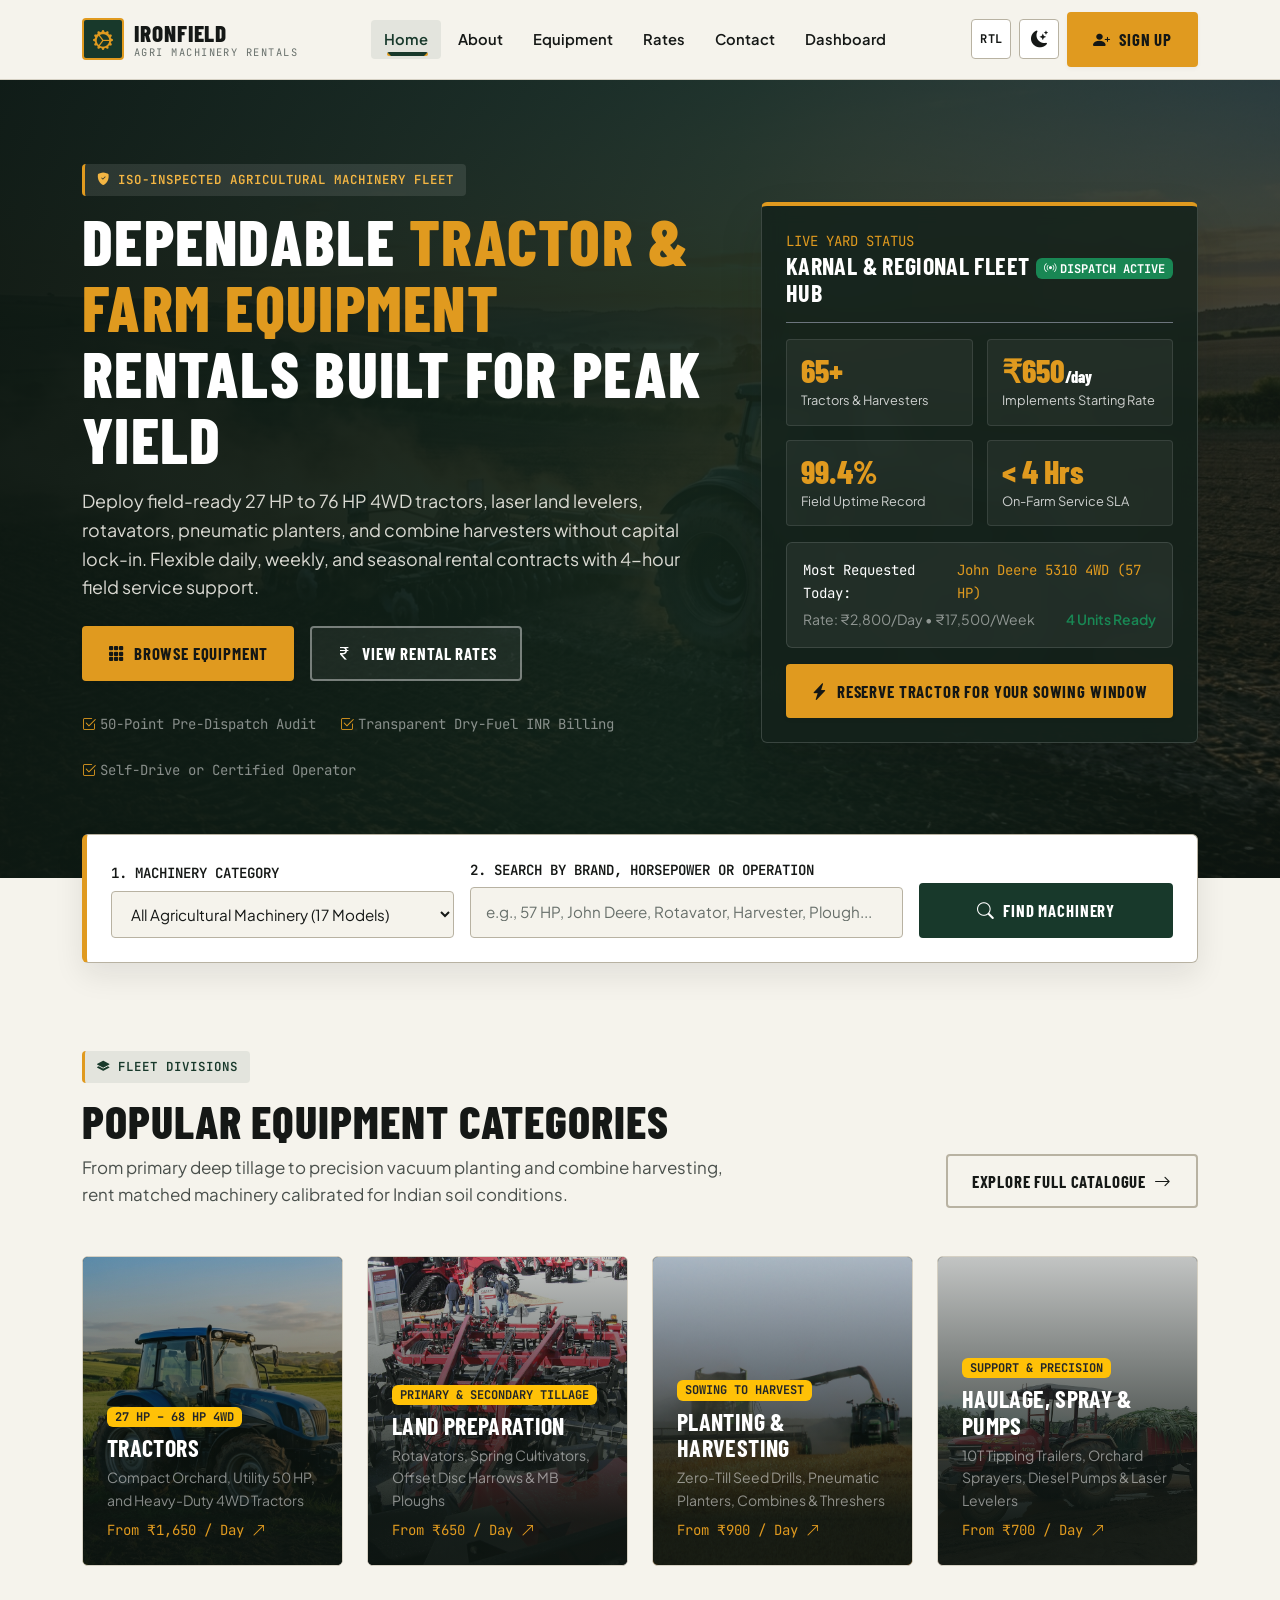
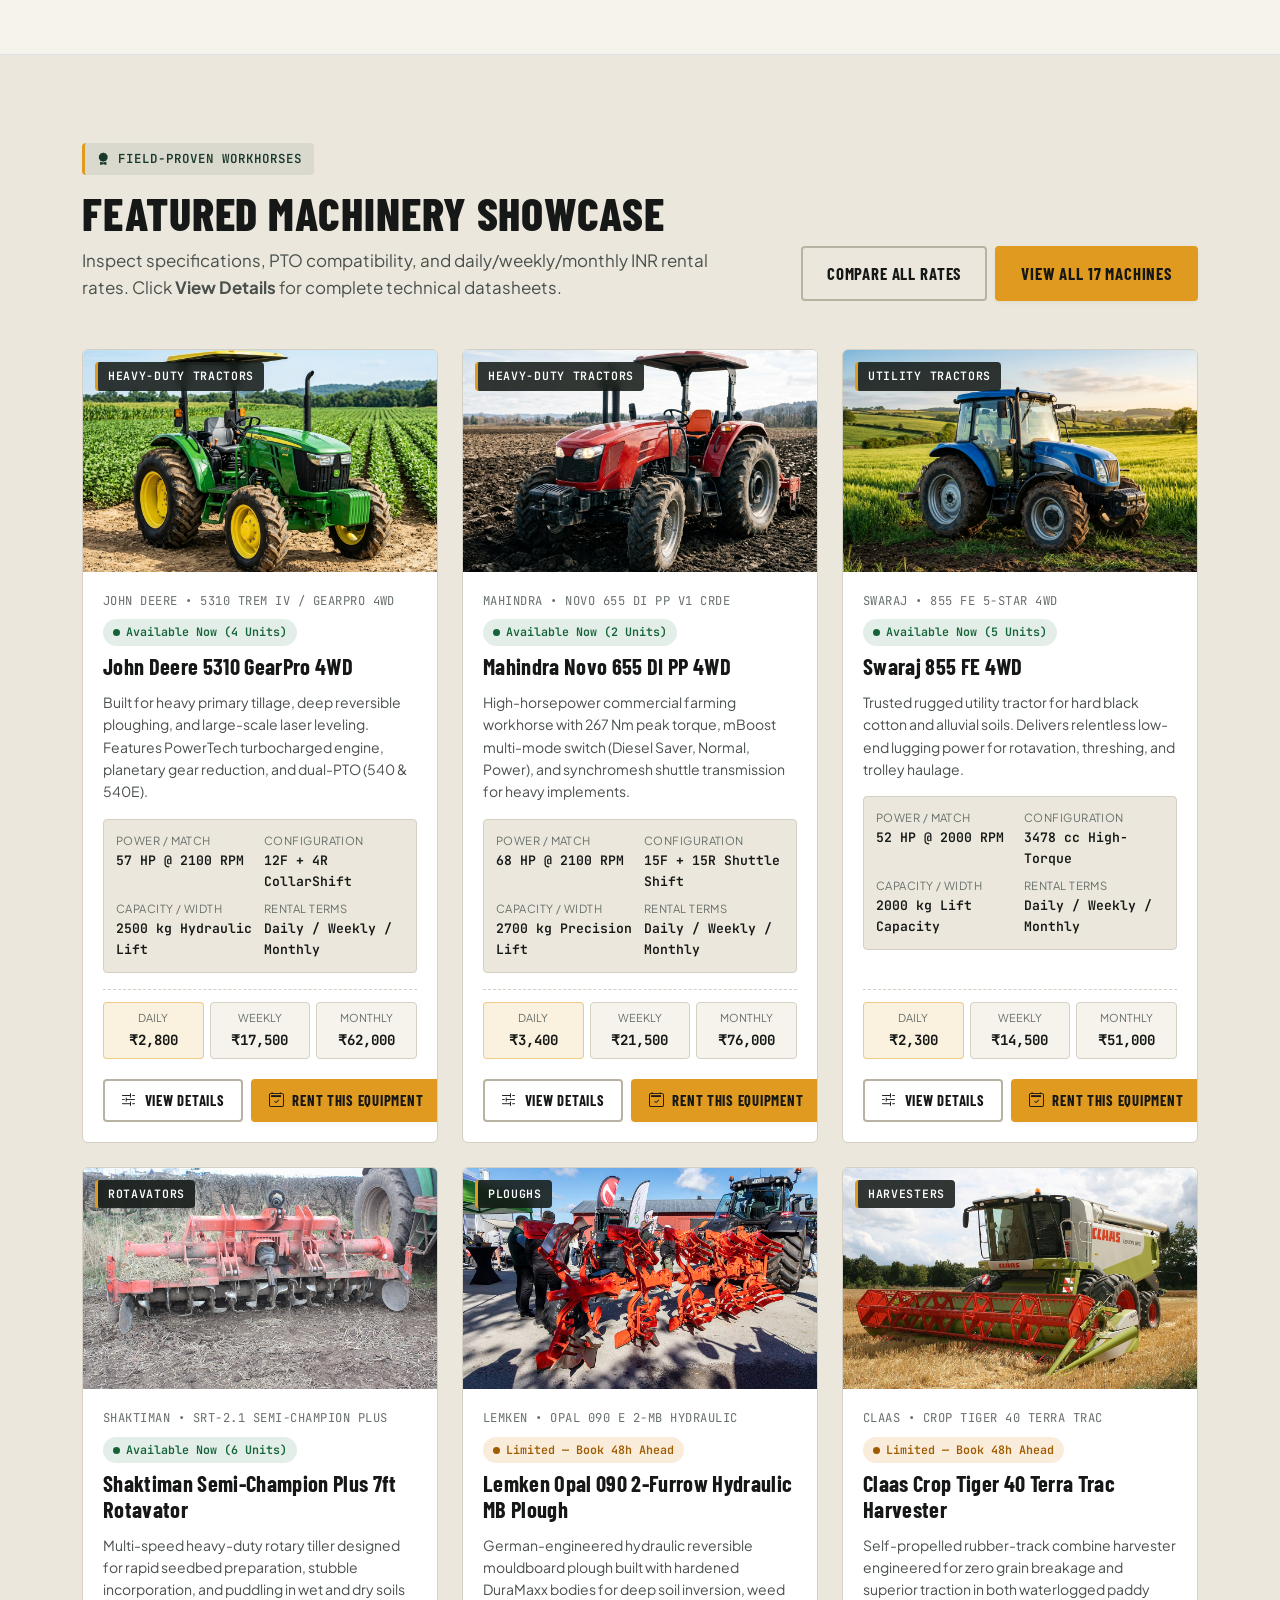
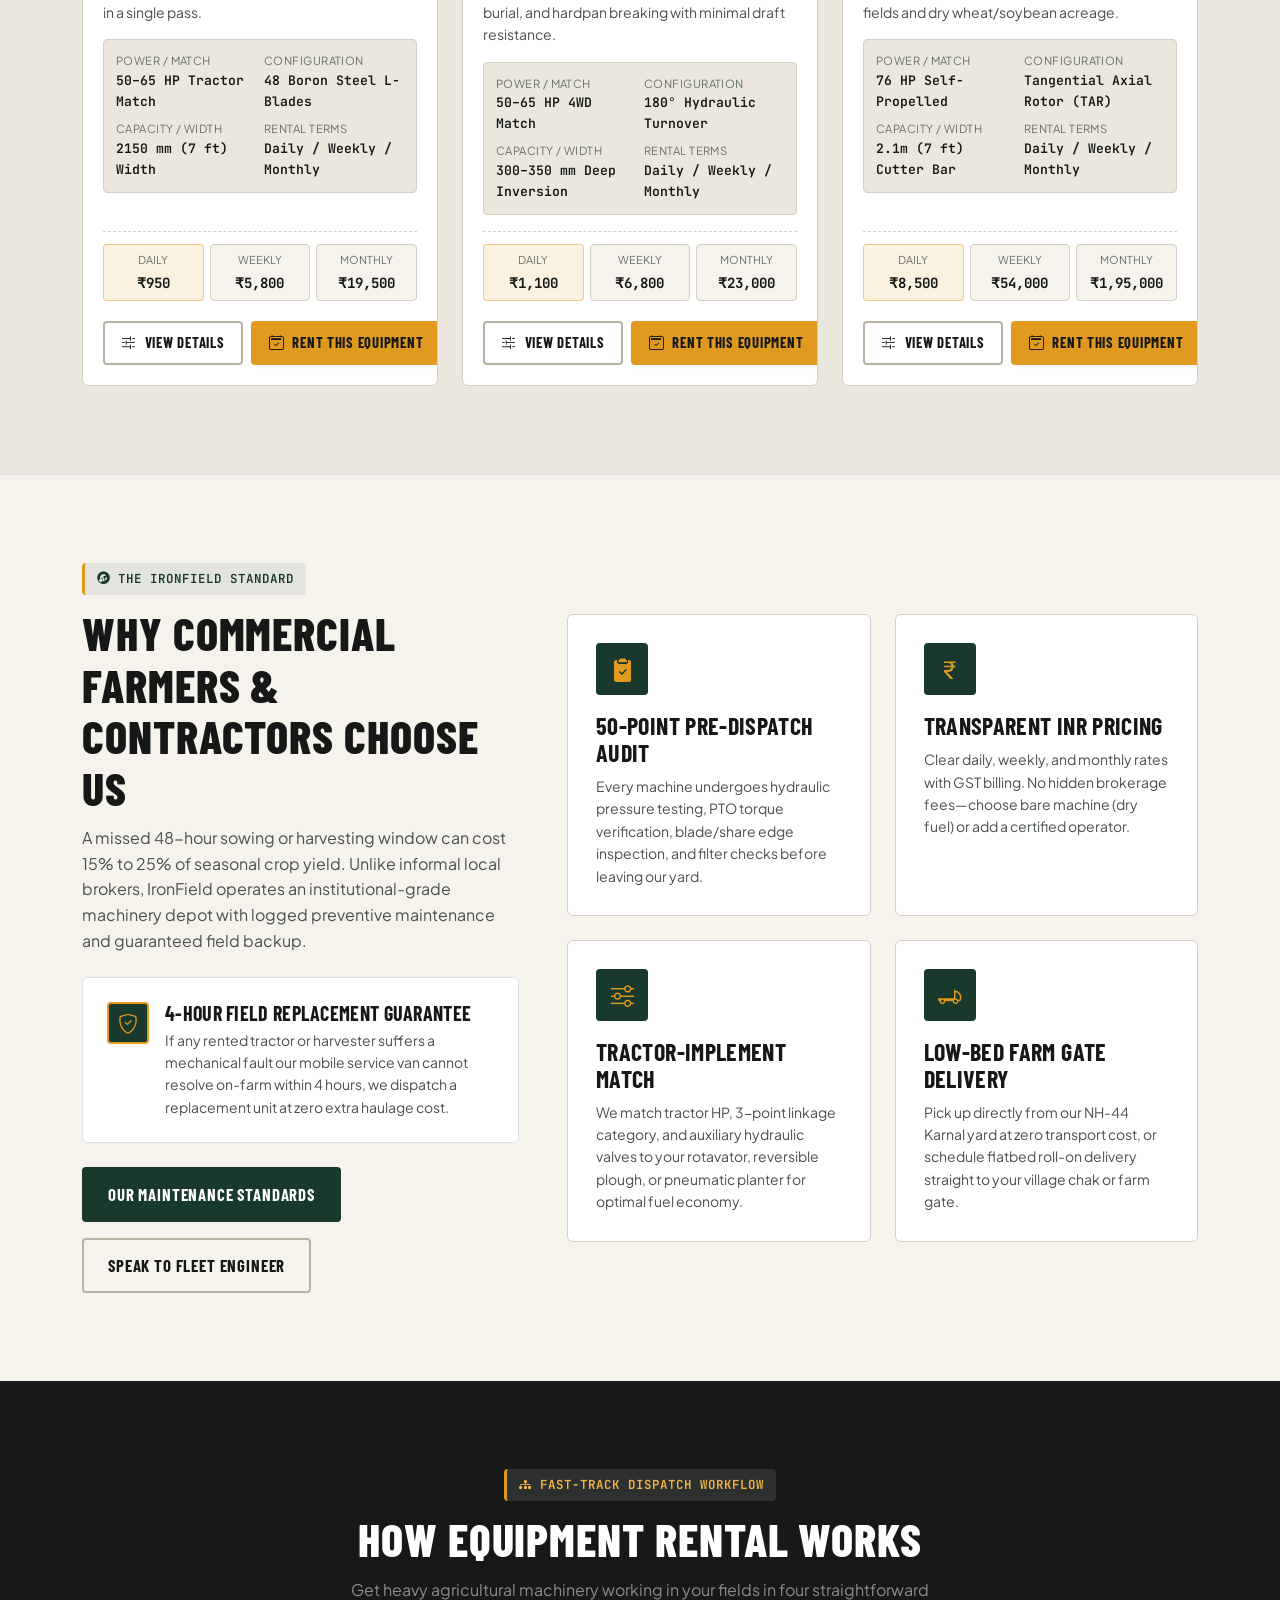
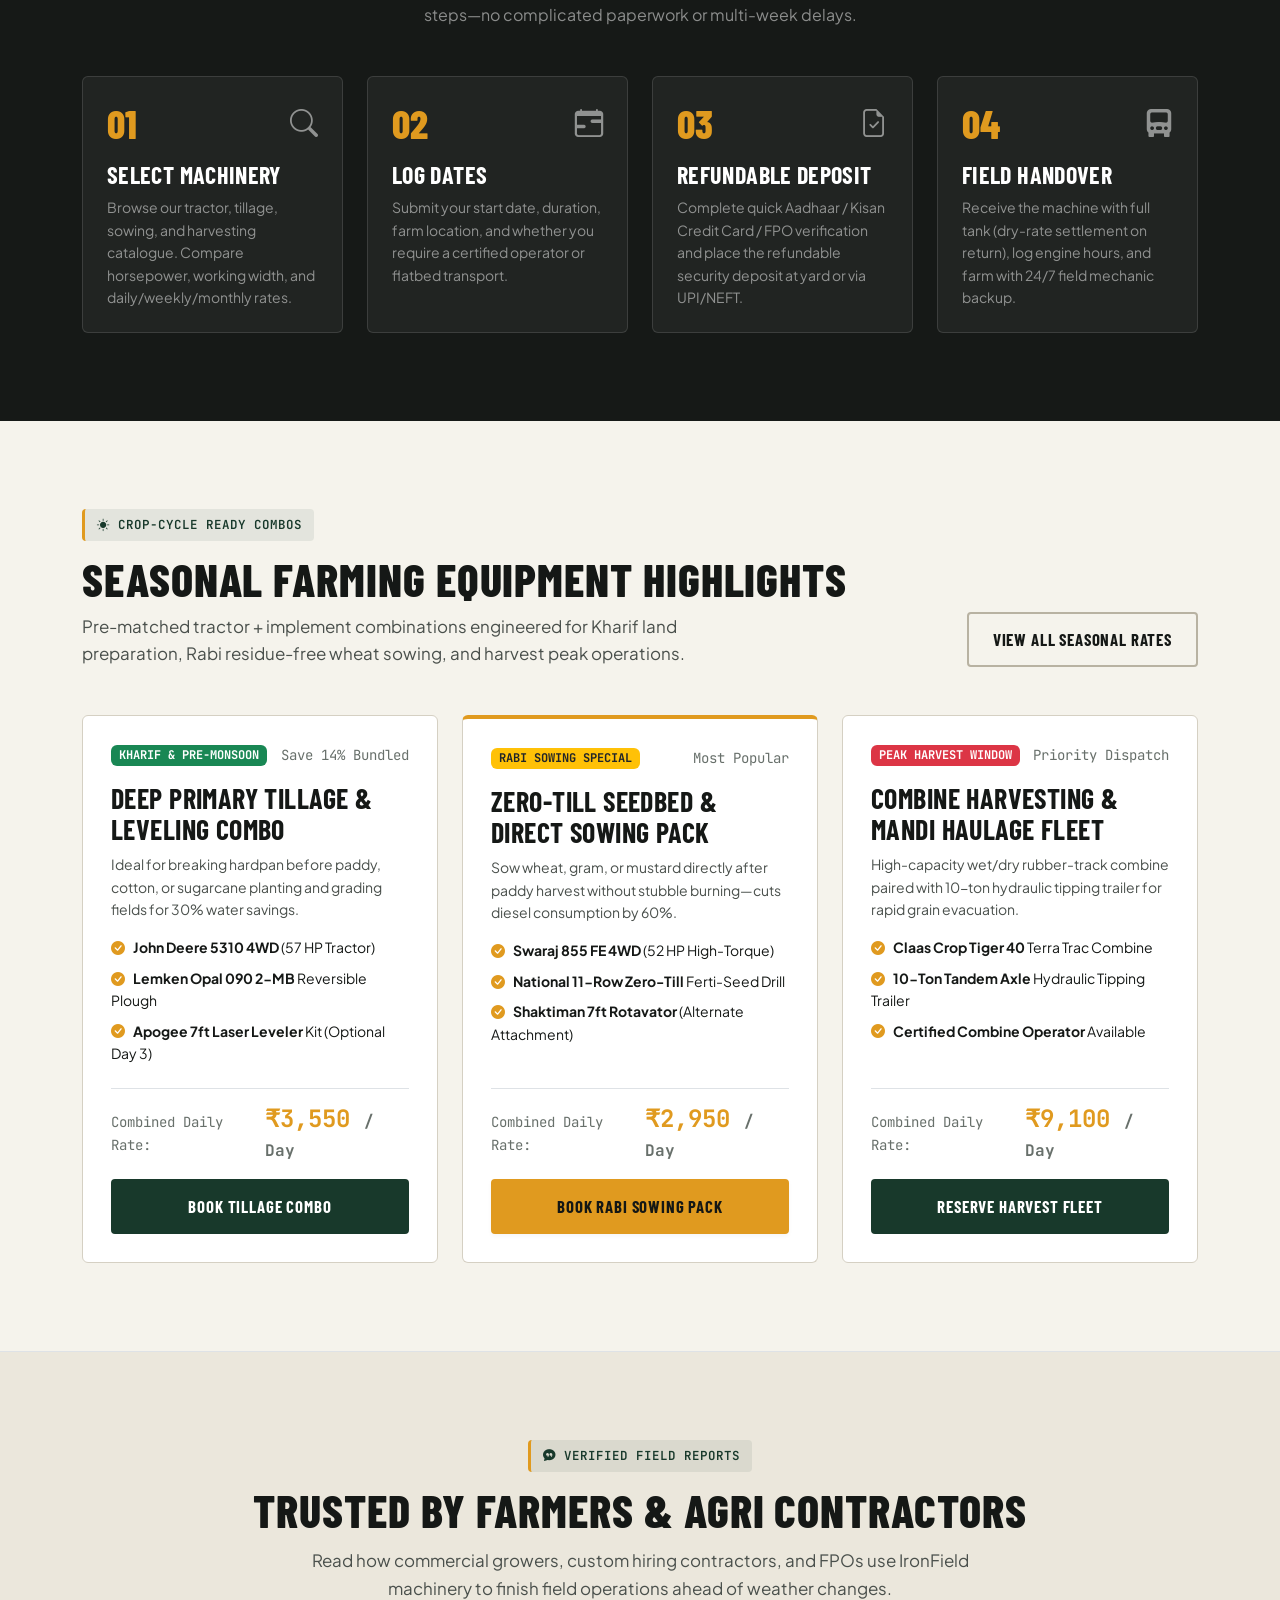
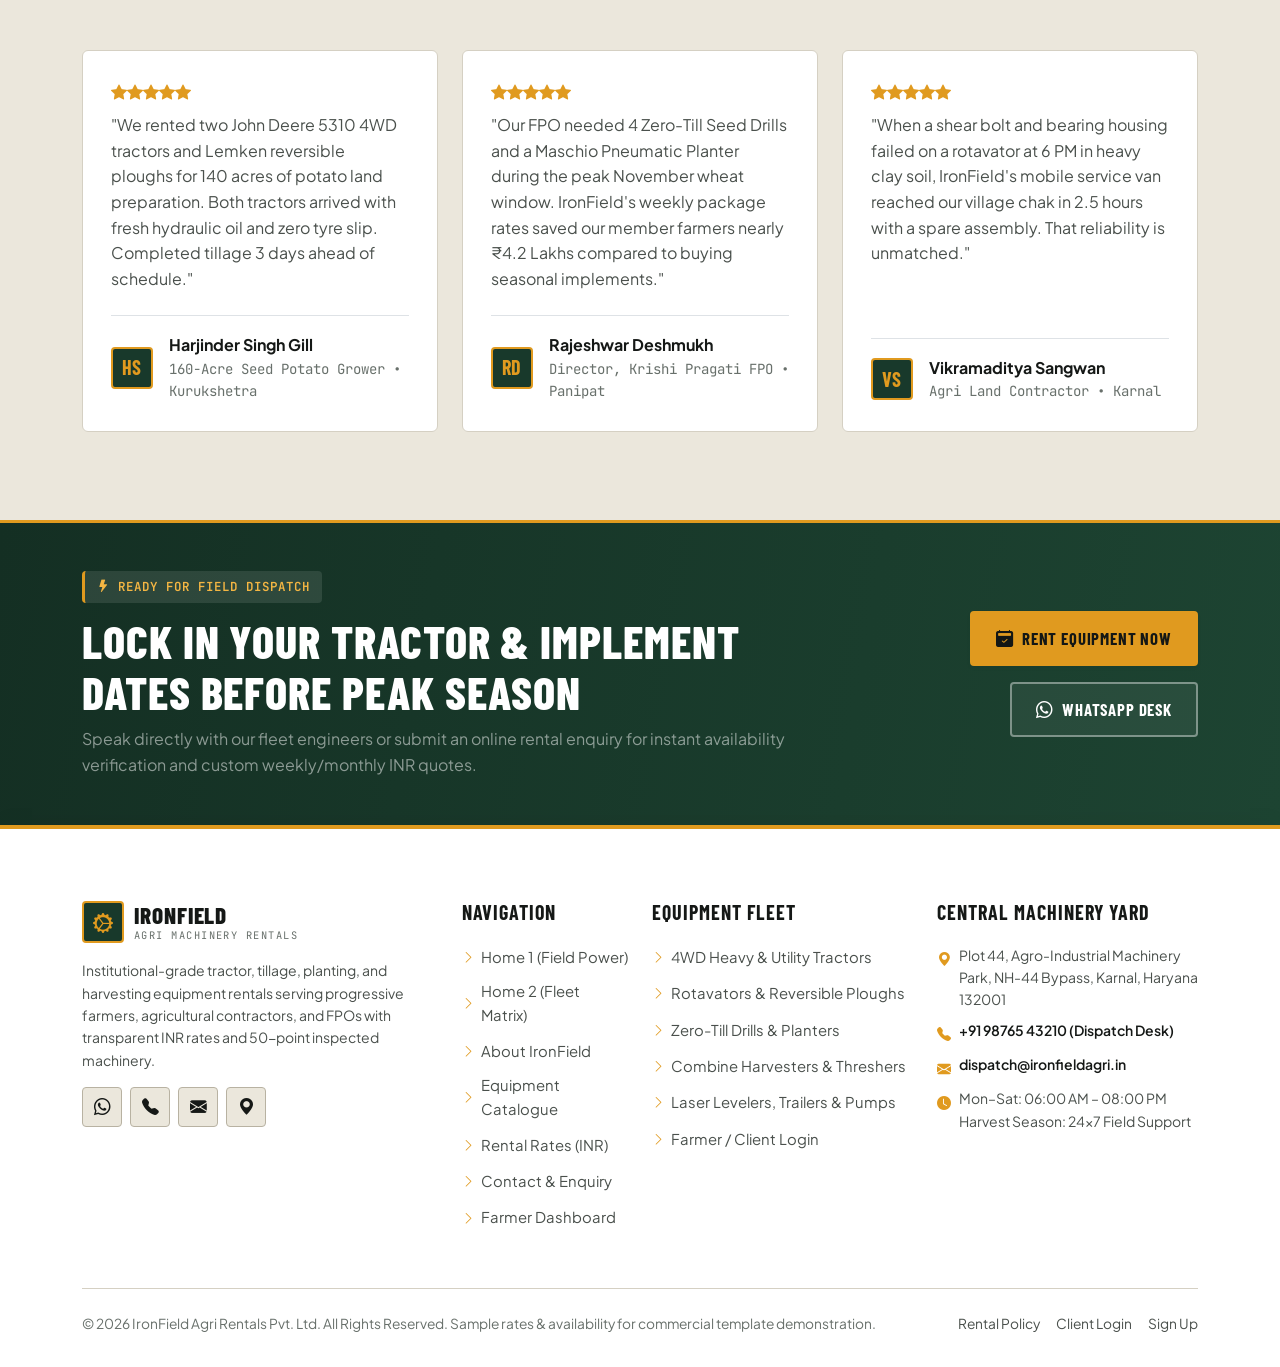
==== index.html @ 2693bc20 "Your commit message" ====
<!DOCTYPE html>
<html lang="en" data-theme="light">

<head>
  <meta charset="UTF-8">
  <meta name="viewport" content="width=device-width, initial-scale=1.0">
  <title>IRONFIELD Agri Rentals | Heavy-Duty Tractor &amp; Farm Equipment Rentals</title>
  <link rel="icon" type="image/svg+xml" href="assets/images/favicon.svg">
  <meta name="description"
    content="Dependable tractor, harvester, rotavator, and agricultural machinery rentals for farmers, contractors, and commercial farming operations. Daily, weekly, and seasonal INR rates.">

  <!-- Google Fonts -->
  <link rel="preconnect" href="https://fonts.googleapis.com">
  <link rel="preconnect" href="https://fonts.gstatic.com" crossorigin>
  <link
    href="https://fonts.googleapis.com/css2?family=Barlow+Condensed:wght@600;700;800&family=JetBrains+Mono:wght@500;600;700&family=Plus+Jakarta+Sans:wght@400;500;600;700&display=swap"
    rel="stylesheet">

  <!-- Bootstrap 5.3 CSS & Bootstrap Icons -->
  <link href="https://cdn.jsdelivr.net/npm/bootstrap@5.3.3/dist/css/bootstrap.min.css" rel="stylesheet">
  <link href="https://cdn.jsdelivr.net/npm/bootstrap-icons@1.11.3/font/bootstrap-icons.min.css" rel="stylesheet">

  <!-- Custom Design System CSS -->
  <link rel="stylesheet" href="assets/css/style.css">
</head>

<body>

  <!-- Mandatory Sticky Navigation Bar -->
  <header class="sticky-top">
    <nav class="navbar navbar-expand-lg site-navbar" aria-label="Main Navigation">
      <div class="container">
        <a class="navbar-brand-agri" href="index.html">
          <span class="brand-emblem"><i class="bi bi-gear-wide-connected"></i></span>
          <span class="brand-text-wrap">
            <span class="brand-title">IRONFIELD</span>
            <span class="brand-subtitle">Agri Machinery Rentals</span>
          </span>
        </a>

        <div class="d-flex align-items-center gap-2 d-lg-none">
          <button type="button" class="rtl-toggle-btn" data-rtl-toggle aria-label="Toggle RTL Layout">RTL</button>
          <button type="button" class="theme-toggle-btn" data-theme-toggle aria-label="Toggle Light/Dark Theme">
            <i class="bi bi-moon-stars-fill"></i>
          </button>
          <button class="navbar-toggler navbar-toggler-agri" type="button" data-bs-toggle="collapse"
            data-bs-target="#mainNavbarCollapse" aria-controls="mainNavbarCollapse" aria-expanded="false"
            aria-label="Toggle navigation">
            <i class="bi bi-list"></i>
          </button>
        </div>

        <div class="collapse navbar-collapse" id="mainNavbarCollapse">
          <ul class="navbar-nav mx-auto mb-2 mb-lg-0 align-items-lg-center">
            <li class="nav-item dropdown">
              <a class="nav-link dropdown-toggle active" href="index.html" id="homeDropdown" role="button"
                data-bs-toggle="dropdown" aria-expanded="false">
                Home
              </a>
              <ul class="dropdown-menu" aria-labelledby="homeDropdown">
                <li>
                  <a class="dropdown-item active" href="index.html">
                    <div>
                      <span>Home 1 — Field Power</span>
                      <small class="dropdown-item-sub">Cinematic Fleet &amp; Seasonal Showcase</small>
                    </div>
                    <i class="bi bi-arrow-right-short fs-5"></i>
                  </a>
                </li>
                <li>
                  <a class="dropdown-item" href="home-2.html">
                    <div>
                      <span>Home 2 — Fleet Matrix</span>
                      <small class="dropdown-item-sub">Editorial Specs &amp; Live Rate Estimator</small>
                    </div>
                    <i class="bi bi-arrow-right-short fs-5"></i>
                  </a>
                </li>
              </ul>
            </li>
            <li class="nav-item">
              <a class="nav-link" href="about.html">About</a>
            </li>
            <li class="nav-item">
              <a class="nav-link" href="equipment.html">Equipment</a>
            </li>
            <li class="nav-item">
              <a class="nav-link" href="rates.html">Rates</a>
            </li>
            <li class="nav-item">
              <a class="nav-link" href="contact.html">Contact</a>
            </li>
            <li class="nav-item">
              <a class="nav-link" href="dashboard.html">Dashboard</a>
            </li>
          </ul>

          <div class="d-flex align-items-center gap-2 navbar-actions-wrap">
            <button type="button" class="rtl-toggle-btn d-none d-lg-inline-flex" data-rtl-toggle
              aria-label="Toggle RTL Layout">RTL</button>
            <button type="button" class="theme-toggle-btn d-none d-lg-inline-flex" data-theme-toggle
              aria-label="Toggle Light/Dark Theme">
              <i class="bi bi-moon-stars-fill"></i>
            </button>
            <a href="signup.html" class="btn-agri-primary btn-nav-cta w-100 w-lg-auto">
              <i class="bi bi-person-plus-fill"></i> Sign Up
            </a>
          </div>
        </div>
      </div>
    </nav>
  </header>

  <main>
    <!-- 1. LARGE CINEMATIC HERO SECTION -->
    <section class="hero-home-1">
      <img src="assets/images/hero-tractor-field.jpg"
        alt="Modern 4WD heavy tractor pulling tillage equipment across farmland at sunrise" class="hero-home-1-bg">
      <div class="hero-home-1-overlay"></div>

      <div class="container position-relative z-2">
        <div class="row g-5 align-items-center">
          <div class="col-xl-7" data-gsap-fade>
            <div class="eyebrow-tag eyebrow-dark">
              <i class="bi bi-shield-fill-check"></i> ISO-Inspected Agricultural Machinery Fleet
            </div>
            <h1 class="hero-headline">
              Dependable <span>Tractor &amp; Farm Equipment</span> Rentals Built for Peak Yield
            </h1>
            <p class="hero-lead">
              Deploy field-ready 27 HP to 76 HP 4WD tractors, laser land levelers, rotavators, pneumatic planters, and
              combine harvesters without capital lock-in. Flexible daily, weekly, and seasonal rental contracts with
              4-hour field service support.
            </p>
            <div class="d-flex flex-wrap gap-3 mb-4">
              <a href="equipment.html" class="btn-agri-primary">
                <i class="bi bi-grid-3x3-gap-fill"></i> Browse Equipment
              </a>
              <a href="rates.html" class="btn-agri-outline-light">
                <i class="bi bi-currency-rupee"></i> View Rental Rates
              </a>
            </div>
            <div class="d-flex flex-wrap gap-4 pt-2 small text-white-50 font-mono">
              <span><i class="bi bi-check2-square text-accent me-1"></i>50-Point Pre-Dispatch Audit</span>
              <span><i class="bi bi-check2-square text-accent me-1"></i>Transparent Dry-Fuel INR Billing</span>
              <span><i class="bi bi-check2-square text-accent me-1"></i>Self-Drive or Certified Operator</span>
            </div>
          </div>

          <div class="col-xl-5" data-gsap-fade>
            <div class="hero-telemetry-card">
              <div class="d-flex justify-content-between align-items-center pb-3 mb-3 border-bottom border-secondary">
                <div>
                  <span class="font-mono text-uppercase small text-accent d-block">Live Yard Status</span>
                  <h2 class="h4 font-heading text-uppercase text-white mb-0">Karnal &amp; Regional Fleet Hub</h2>
                </div>
                <span class="badge bg-success font-mono"><i class="bi bi-broadcast me-1"></i>DISPATCH ACTIVE</span>
              </div>

              <div class="telemetry-stat-grid mb-3">
                <div class="telemetry-stat-box">
                  <div class="telemetry-stat-num">65+</div>
                  <div class="telemetry-stat-label">Tractors &amp; Harvesters</div>
                </div>
                <div class="telemetry-stat-box">
                  <div class="telemetry-stat-num">₹650<small class="fs-6 text-white">/day</small></div>
                  <div class="telemetry-stat-label">Implements Starting Rate</div>
                </div>
                <div class="telemetry-stat-box">
                  <div class="telemetry-stat-num">99.4%</div>
                  <div class="telemetry-stat-label">Field Uptime Record</div>
                </div>
                <div class="telemetry-stat-box">
                  <div class="telemetry-stat-num">&lt; 4 Hrs</div>
                  <div class="telemetry-stat-label">On-Farm Service SLA</div>
                </div>
              </div>

              <div class="p-3 rounded mb-3"
                style="background:rgba(255,255,255,0.06);border:1px solid rgba(255,255,255,0.12);">
                <div class="d-flex justify-content-between small font-mono text-white mb-1">
                  <span>Most Requested Today:</span>
                  <span class="text-accent">John Deere 5310 4WD (57 HP)</span>
                </div>
                <div class="d-flex justify-content-between small text-white-50">
                  <span>Rate: ₹2,800/Day &bull; ₹17,500/Week</span>
                  <span class="text-success fw-semibold">4 Units Ready</span>
                </div>
              </div>

              <a href="contact.html?equipment=john-deere-5310-gearpro-4wd#enquiry-form" class="btn-agri-primary w-100">
                <i class="bi bi-lightning-charge-fill"></i> Reserve Tractor for Your Sowing Window
              </a>
            </div>
          </div>
        </div>
      </div>
    </section>

    <!-- QUICK EQUIPMENT FINDER BAR -->
    <section class="container">
      <div class="quick-finder-bar">
        <form action="equipment.html" method="get" class="row g-3 align-items-end">
          <div class="col-md-4">
            <label for="quickCategory" class="form-label-agri font-mono text-uppercase small">1. Machinery
              Category</label>
            <select id="quickCategory" name="category" class="form-select-agri">
              <option value="all">All Agricultural Machinery (17 Models)</option>
              <option value="tractors">Tractors (Compact, Utility &amp; Heavy 4WD)</option>
              <option value="land-prep">Land Preparation (Rotavators, Ploughs, Harrows)</option>
              <option value="planting-harvesting">Planting &amp; Harvesting (Seed Drills, Harvesters)</option>
              <option value="other-machinery">Trailers, Sprayers, Pumps &amp; Laser Levelers</option>
            </select>
          </div>
          <div class="col-md-5">
            <label for="quickKeyword" class="form-label-agri font-mono text-uppercase small">2. Search by Brand,
              Horsepower or Operation</label>
            <input type="text" id="quickKeyword" name="q" class="form-control-agri"
              placeholder="e.g., 57 HP, John Deere, Rotavator, Harvester, Plough...">
          </div>
          <div class="col-md-3">
            <button type="submit" class="btn-agri-forest w-100">
              <i class="bi bi-search"></i> Find Machinery
            </button>
          </div>
        </form>
      </div>
    </section>

    <!-- 2. POPULAR EQUIPMENT CATEGORIES -->
    <section class="section-padding">
      <div class="container">
        <div class="d-flex flex-column flex-md-row justify-content-between align-items-md-end mb-5 gap-3">
          <div>
            <span class="eyebrow-tag"><i class="bi bi-layers-fill"></i> Fleet Divisions</span>
            <h2 class="section-title mb-2">Popular Equipment Categories</h2>
            <p class="section-subtitle mb-0">
              From primary deep tillage to precision vacuum planting and combine harvesting, rent matched machinery
              calibrated for Indian soil conditions.
            </p>
          </div>
          <a href="equipment.html" class="btn-agri-outline">
            Explore Full Catalogue <i class="bi bi-arrow-right"></i>
          </a>
        </div>

        <div class="row g-4 justify-content-center">
          <div class="col-md-6 col-xl-3">
            <a href="equipment.html?category=tractors" class="category-showcase-card">
              <img src="assets/images/tractor-swaraj-855.jpg" alt="Heavy Duty and Utility Tractors" loading="lazy">
              <div class="category-showcase-overlay"></div>
              <div class="category-showcase-content">
                <span class="badge bg-warning text-dark font-mono mb-2">27 HP – 68 HP 4WD</span>
                <h3 class="h4 font-heading text-uppercase text-white mb-1 d-block">Tractors</h3>
                <p class="small text-white-50 mb-2 d-block">Compact Orchard, Utility 50 HP, and Heavy-Duty 4WD Tractors</p>
                <span class="small font-mono text-accent d-block">From ₹1,650 / Day <i class="bi bi-arrow-up-right"></i></span>
              </div>
            </a>
          </div>

          <div class="col-md-6 col-xl-3">
            <a href="equipment.html?category=land-prep" class="category-showcase-card">
              <img src="assets/images/equip-disc-harrow.jpg" alt="Land Preparation Rotavators and Disc Harrows"
                loading="lazy">
              <div class="category-showcase-overlay"></div>
              <div class="category-showcase-content">
                <span class="badge bg-warning text-dark font-mono mb-2">PRIMARY &amp; SECONDARY TILLAGE</span>
                <h3 class="h4 font-heading text-uppercase text-white mb-1 d-block">Land Preparation</h3>
                <p class="small text-white-50 mb-2 d-block">Rotavators, Spring Cultivators, Offset Disc Harrows &amp; MB Ploughs
                </p>
                <span class="small font-mono text-accent d-block">From ₹650 / Day <i class="bi bi-arrow-up-right"></i></span>
              </div>
            </a>
          </div>

          <div class="col-md-6 col-xl-3">
            <a href="equipment.html?category=planting-harvesting" class="category-showcase-card">
              <img src="assets/images/banner-rates-field.jpg" alt="Planting and Harvesting Machinery" loading="lazy">
              <div class="category-showcase-overlay"></div>
              <div class="category-showcase-content">
                <span class="badge bg-warning text-dark font-mono mb-2">SOWING TO HARVEST</span>
                <h3 class="h4 font-heading text-uppercase text-white mb-1 d-block">Planting &amp; Harvesting</h3>
                <p class="small text-white-50 mb-2 d-block">Zero-Till Seed Drills, Pneumatic Planters, Combines &amp; Threshers
                </p>
                <span class="small font-mono text-accent d-block">From ₹900 / Day <i class="bi bi-arrow-up-right"></i></span>
              </div>
            </a>
          </div>

          <div class="col-md-6 col-xl-3">
            <a href="equipment.html?category=other-machinery" class="category-showcase-card">
              <img src="assets/images/equip-tipping-trailer.jpg" alt="Trailers Sprayers Water Pumps and Laser Levelers"
                loading="lazy">
              <div class="category-showcase-overlay"></div>
              <div class="category-showcase-content">
                <span class="badge bg-warning text-dark font-mono mb-2">SUPPORT &amp; PRECISION</span>
                <h3 class="h4 font-heading text-uppercase text-white mb-1 d-block">Haulage, Spray &amp; Pumps</h3>
                <p class="small text-white-50 mb-2 d-block">10T Tipping Trailers, Orchard Sprayers, Diesel Pumps &amp; Laser
                  Levelers</p>
                <span class="small font-mono text-accent d-block">From ₹700 / Day <i class="bi bi-arrow-up-right"></i></span>
              </div>
            </a>
          </div>
        </div>
      </div>
    </section>

    <!-- 3. FEATURED MACHINERY SHOWCASE -->
    <section class="section-padding bg-surface-alt border-top border-bottom">
      <div class="container">
        <div class="d-flex flex-column flex-md-row justify-content-between align-items-md-end mb-5 gap-3">
          <div>
            <span class="eyebrow-tag"><i class="bi bi-award-fill"></i> Field-Proven Workhorses</span>
            <h2 class="section-title mb-2">Featured Machinery Showcase</h2>
            <p class="section-subtitle mb-0">
              Inspect specifications, PTO compatibility, and daily/weekly/monthly INR rental rates. Click <strong>View
                Details</strong> for complete technical datasheets.
            </p>
          </div>
          <div class="d-flex gap-2">
            <a href="rates.html" class="btn-agri-outline">Compare All Rates</a>
            <a href="equipment.html" class="btn-agri-primary">View All 17 Machines</a>
          </div>
        </div>

        <div class="row g-4 justify-content-center" id="homeFeaturedGrid"></div>
      </div>
    </section>

    <!-- 4. WHY CHOOSE US & RENTAL BENEFITS / SERVICE HIGHLIGHTS -->
    <section class="section-padding">
      <div class="container">
        <div class="row g-5 align-items-center">
          <div class="col-xl-5">
            <span class="eyebrow-tag"><i class="bi bi-wrench-adjustable-circle-fill"></i> The IronField Standard</span>
            <h2 class="section-title">Why Commercial Farmers &amp; Contractors Choose Us</h2>
            <p class="text-secondary-custom mb-4">
              A missed 48-hour sowing or harvesting window can cost 15% to 25% of seasonal crop yield. Unlike informal
              local brokers, IronField operates an institutional-grade machinery depot with logged preventive
              maintenance and guaranteed field backup.
            </p>

            <div class="p-4 rounded bg-surface border mb-4">
              <div class="d-flex align-items-start gap-3">
                <span class="brand-emblem flex-shrink-0"><i class="bi bi-shield-check"></i></span>
                <div>
                  <h3 class="h5 font-heading text-uppercase mb-1 d-block">4-Hour Field Replacement Guarantee</h3>
                  <p class="small text-secondary-custom mb-0 d-block">
                    If any rented tractor or harvester suffers a mechanical fault our mobile service van cannot resolve
                    on-farm within 4 hours, we dispatch a replacement unit at zero extra haulage cost.
                  </p>
                </div>
              </div>
            </div>

            <div class="d-flex flex-wrap gap-3">
              <a href="about.html" class="btn-agri-forest">
                Our Maintenance Standards
              </a>
              <a href="contact.html#enquiry-form" class="btn-agri-outline">
                Speak to Fleet Engineer
              </a>
            </div>
          </div>

          <div class="col-xl-7">
            <div class="row g-4 justify-content-center">
              <div class="col-md-6">
                <div class="feature-box-agri">
                  <div class="feature-icon-badge"><i class="bi bi-clipboard2-check-fill"></i></div>
                  <h3 class="h4 font-heading text-uppercase d-block">50-Point Pre-Dispatch Audit</h3>
                  <p class="text-secondary-custom small mb-0 d-block">
                    Every machine undergoes hydraulic pressure testing, PTO torque verification, blade/share edge
                    inspection, and filter checks before leaving our yard.
                  </p>
                </div>
              </div>

              <div class="col-md-6">
                <div class="feature-box-agri">
                  <div class="feature-icon-badge"><i class="bi bi-currency-rupee"></i></div>
                  <h3 class="h4 font-heading text-uppercase d-block">Transparent INR Pricing</h3>
                  <p class="text-secondary-custom small mb-0 d-block">
                    Clear daily, weekly, and monthly rates with GST billing. No hidden brokerage fees—choose bare
                    machine (dry fuel) or add a certified operator.
                  </p>
                </div>
              </div>

              <div class="col-md-6">
                <div class="feature-box-agri">
                  <div class="feature-icon-badge"><i class="bi bi-sliders"></i></div>
                  <h3 class="h4 font-heading text-uppercase d-block">Tractor-Implement Match</h3>
                  <p class="text-secondary-custom small mb-0 d-block">
                    We match tractor HP, 3-point linkage category, and auxiliary hydraulic valves to your rotavator,
                    reversible plough, or pneumatic planter for optimal fuel economy.
                  </p>
                </div>
              </div>

              <div class="col-md-6">
                <div class="feature-box-agri">
                  <div class="feature-icon-badge"><i class="bi bi-truck-flatbed"></i></div>
                  <h3 class="h4 font-heading text-uppercase d-block">Low-Bed Farm Gate Delivery</h3>
                  <p class="text-secondary-custom small mb-0 d-block">
                    Pick up directly from our NH-44 Karnal yard at zero transport cost, or schedule flatbed roll-on
                    delivery straight to your village chak or farm gate.
                  </p>
                </div>
              </div>
            </div>
          </div>
        </div>
      </div>
    </section>

    <!-- 5. SIMPLE HOW IT WORKS SECTION -->
    <section class="section-padding bg-charcoal">
      <div class="container">
        <div class="text-center max-w-700 mx-auto mb-5">
          <span class="eyebrow-tag eyebrow-dark"><i class="bi bi-diagram-3-fill"></i> Fast-Track Dispatch
            Workflow</span>
          <h2 class="section-title text-white">How Equipment Rental Works</h2>
          <p class="text-white-50 mx-auto" style="max-width:620px;">
            Get heavy agricultural machinery working in your fields in four straightforward steps—no complicated
            paperwork or multi-week delays.
          </p>
        </div>

        <div class="row g-4 justify-content-center">
          <div class="col-md-6 col-xl-3">
            <div class="p-4 rounded h-100"
              style="background:rgba(255,255,255,0.05);border:1px solid rgba(255,255,255,0.12);">
              <div class="d-flex justify-content-between align-items-center mb-3">
                <span class="step-number-badge">01</span>
                <i class="bi bi-search fs-3 text-white-50"></i>
              </div>
              <h3 class="h4 font-heading text-uppercase text-white d-block">Select Machinery</h3>
              <p class="small text-white-50 mb-0 d-block">
                Browse our tractor, tillage, sowing, and harvesting catalogue. Compare horsepower, working width, and
                daily/weekly/monthly rates.
              </p>
            </div>
          </div>

          <div class="col-md-6 col-xl-3">
            <div class="p-4 rounded h-100"
              style="background:rgba(255,255,255,0.05);border:1px solid rgba(255,255,255,0.12);">
              <div class="d-flex justify-content-between align-items-center mb-3">
                <span class="step-number-badge">02</span>
                <i class="bi bi-calendar-range fs-3 text-white-50"></i>
              </div>
              <h3 class="h4 font-heading text-uppercase text-white d-block">Log Dates</h3>
              <p class="small text-white-50 mb-0 d-block">
                Submit your start date, duration, farm location, and whether you require a certified operator or flatbed
                transport.
              </p>
            </div>
          </div>

          <div class="col-md-6 col-xl-3">
            <div class="p-4 rounded h-100"
              style="background:rgba(255,255,255,0.05);border:1px solid rgba(255,255,255,0.12);">
              <div class="d-flex justify-content-between align-items-center mb-3">
                <span class="step-number-badge">03</span>
                <i class="bi bi-file-earmark-check fs-3 text-white-50"></i>
              </div>
              <h3 class="h4 font-heading text-uppercase text-white d-block">Refundable Deposit</h3>
              <p class="small text-white-50 mb-0 d-block">
                Complete quick Aadhaar / Kisan Credit Card / FPO verification and place the refundable security deposit
                at yard or via UPI/NEFT.
              </p>
            </div>
          </div>

          <div class="col-md-6 col-xl-3">
            <div class="p-4 rounded h-100"
              style="background:rgba(255,255,255,0.05);border:1px solid rgba(255,255,255,0.12);">
              <div class="d-flex justify-content-between align-items-center mb-3">
                <span class="step-number-badge">04</span>
                <i class="bi bi-truck-front-fill fs-3 text-white-50"></i>
              </div>
              <h3 class="h4 font-heading text-uppercase text-white d-block">Field Handover</h3>
              <p class="small text-white-50 mb-0 d-block">
                Receive the machine with full tank (dry-rate settlement on return), log engine hours, and farm with 24/7
                field mechanic backup.
              </p>
            </div>
          </div>
        </div>
      </div>
    </section>

    <!-- 6. SEASONAL FARMING EQUIPMENT HIGHLIGHTS -->
    <section class="section-padding">
      <div class="container">
        <div class="d-flex flex-column flex-md-row justify-content-between align-items-md-end mb-5 gap-3">
          <div>
            <span class="eyebrow-tag"><i class="bi bi-sun-fill"></i> Crop-Cycle Ready Combos</span>
            <h2 class="section-title mb-2">Seasonal Farming Equipment Highlights</h2>
            <p class="section-subtitle mb-0">
              Pre-matched tractor + implement combinations engineered for Kharif land preparation, Rabi residue-free
              wheat sowing, and harvest peak operations.
            </p>
          </div>
          <a href="rates.html#seasonal-packages" class="btn-agri-outline">View All Seasonal Rates</a>
        </div>

        <div class="row g-4 justify-content-center">
          <div class="col-md-6 col-xl-4">
            <div class="feature-box-agri d-flex flex-column justify-content-between">
              <div>
                <div class="d-flex justify-content-between align-items-center mb-3">
                  <span class="badge bg-success font-mono">KHARIF &amp; PRE-MONSOON</span>
                  <span class="font-mono small text-muted-custom">Save 14% Bundled</span>
                </div>
                <h3 class="h3 font-heading text-uppercase mb-2 d-block">Deep Primary Tillage &amp; Leveling Combo</h3>
                <p class="text-secondary-custom small mb-3 d-block">
                  Ideal for breaking hardpan before paddy, cotton, or sugarcane planting and grading fields for 30%
                  water savings.
                </p>
                <ul class="list-unstyled small mb-4">
                  <li class="mb-2"><i class="bi bi-check-circle-fill text-accent me-2"></i><strong>John Deere 5310
                      4WD</strong> (57 HP Tractor)</li>
                  <li class="mb-2"><i class="bi bi-check-circle-fill text-accent me-2"></i><strong>Lemken Opal 090
                      2-MB</strong> Reversible Plough</li>
                  <li class="mb-2"><i class="bi bi-check-circle-fill text-accent me-2"></i><strong>Apogee 7ft Laser
                      Leveler</strong> Kit (Optional Day 3)</li>
                </ul>
              </div>
              <div class="pt-3 border-top">
                <div class="d-flex justify-content-between align-items-baseline mb-3">
                  <span class="small text-muted-custom font-mono">Combined Daily Rate:</span>
                  <span class="h4 font-mono fw-bold text-accent mb-0">₹3,550 <small class="fs-6 text-muted-custom">/
                      Day</small></span>
                </div>
                <a href="contact.html?equipment=john-deere-5310-gearpro-4wd#enquiry-form" class="btn-agri-forest w-100">
                  Book Tillage Combo
                </a>
              </div>
            </div>
          </div>

          <div class="col-md-6 col-xl-4">
            <div class="feature-box-agri d-flex flex-column justify-content-between"
              style="border-top:4px solid var(--clr-accent);">
              <div>
                <div class="d-flex justify-content-between align-items-center mb-3">
                  <span class="badge bg-warning text-dark font-mono">RABI SOWING SPECIAL</span>
                  <span class="font-mono small text-muted-custom">Most Popular</span>
                </div>
                <h3 class="h3 font-heading text-uppercase mb-2 d-block">Zero-Till Seedbed &amp; Direct Sowing Pack</h3>
                <p class="text-secondary-custom small mb-3 d-block">
                  Sow wheat, gram, or mustard directly after paddy harvest without stubble burning—cuts diesel
                  consumption by 60%.
                </p>
                <ul class="list-unstyled small mb-4">
                  <li class="mb-2"><i class="bi bi-check-circle-fill text-accent me-2"></i><strong>Swaraj 855 FE
                      4WD</strong> (52 HP High-Torque)</li>
                  <li class="mb-2"><i class="bi bi-check-circle-fill text-accent me-2"></i><strong>National 11-Row
                      Zero-Till</strong> Ferti-Seed Drill</li>
                  <li class="mb-2"><i class="bi bi-check-circle-fill text-accent me-2"></i><strong>Shaktiman 7ft
                      Rotavator</strong> (Alternate Attachment)</li>
                </ul>
              </div>
              <div class="pt-3 border-top">
                <div class="d-flex justify-content-between align-items-baseline mb-3">
                  <span class="small text-muted-custom font-mono">Combined Daily Rate:</span>
                  <span class="h4 font-mono fw-bold text-accent mb-0">₹2,950 <small class="fs-6 text-muted-custom">/
                      Day</small></span>
                </div>
                <a href="contact.html?equipment=national-11-row-zero-till-seed-drill#enquiry-form"
                  class="btn-agri-primary w-100">
                  Book Rabi Sowing Pack
                </a>
              </div>
            </div>
          </div>

          <div class="col-md-6 col-xl-4">
            <div class="feature-box-agri d-flex flex-column justify-content-between">
              <div>
                <div class="d-flex justify-content-between align-items-center mb-3">
                  <span class="badge bg-danger font-mono">PEAK HARVEST WINDOW</span>
                  <span class="font-mono small text-muted-custom">Priority Dispatch</span>
                </div>
                <h3 class="h3 font-heading text-uppercase mb-2 d-block">Combine Harvesting &amp; Mandi Haulage Fleet</h3>
                <p class="text-secondary-custom small mb-3 d-block">
                  High-capacity wet/dry rubber-track combine paired with 10-ton hydraulic tipping trailer for rapid
                  grain evacuation.
                </p>
                <ul class="list-unstyled small mb-4">
                  <li class="mb-2"><i class="bi bi-check-circle-fill text-accent me-2"></i><strong>Claas Crop Tiger
                      40</strong> Terra Trac Combine</li>
                  <li class="mb-2"><i class="bi bi-check-circle-fill text-accent me-2"></i><strong>10-Ton Tandem
                      Axle</strong> Hydraulic Tipping Trailer</li>
                  <li class="mb-2"><i class="bi bi-check-circle-fill text-accent me-2"></i><strong>Certified Combine
                      Operator</strong> Available</li>
                </ul>
              </div>
              <div class="pt-3 border-top">
                <div class="d-flex justify-content-between align-items-baseline mb-3">
                  <span class="small text-muted-custom font-mono">Combined Daily Rate:</span>
                  <span class="h4 font-mono fw-bold text-accent mb-0">₹9,100 <small class="fs-6 text-muted-custom">/
                      Day</small></span>
                </div>
                <a href="contact.html?equipment=claas-crop-tiger-40-terra-trac-harvester#enquiry-form"
                  class="btn-agri-forest w-100">
                  Reserve Harvest Fleet
                </a>
              </div>
            </div>
          </div>
        </div>
      </div>
    </section>

    <!-- 7. CUSTOMER TESTIMONIALS -->
    <section class="section-padding bg-surface-alt border-top">
      <div class="container">
        <div class="text-center mb-5">
          <span class="eyebrow-tag"><i class="bi bi-chat-quote-fill"></i> Verified Field Reports</span>
          <h2 class="section-title">Trusted by Farmers &amp; Agri Contractors</h2>
          <p class="section-subtitle mx-auto">
            Read how commercial growers, custom hiring contractors, and FPOs use IronField machinery to finish field
            operations ahead of weather changes.
          </p>
        </div>

        <div class="row g-4 justify-content-center">
          <div class="col-md-6 col-xl-4">
            <div class="feature-box-agri d-flex flex-column justify-content-between">
              <div>
                <div class="text-accent mb-2">
                  <i class="bi bi-star-fill"></i><i class="bi bi-star-fill"></i><i class="bi bi-star-fill"></i><i
                    class="bi bi-star-fill"></i><i class="bi bi-star-fill"></i>
                </div>
                <p class="text-secondary-custom mb-4 d-block">
                  "We rented two John Deere 5310 4WD tractors and Lemken reversible ploughs for 140 acres of potato land
                  preparation. Both tractors arrived with fresh hydraulic oil and zero tyre slip. Completed tillage 3
                  days ahead of schedule."
                </p>
              </div>
              <div class="d-flex align-items-center gap-3 pt-3 border-top">
                <div class="brand-emblem font-heading">HS</div>
                <div>
                  <strong class="d-block">Harjinder Singh Gill</strong>
                  <span class="small text-muted-custom font-mono d-block">160-Acre Seed Potato Grower &bull; Kurukshetra</span>
                </div>
              </div>
            </div>
          </div>

          <div class="col-md-6 col-xl-4">
            <div class="feature-box-agri d-flex flex-column justify-content-between">
              <div>
                <div class="text-accent mb-2">
                  <i class="bi bi-star-fill"></i><i class="bi bi-star-fill"></i><i class="bi bi-star-fill"></i><i
                    class="bi bi-star-fill"></i><i class="bi bi-star-fill"></i>
                </div>
                <p class="text-secondary-custom mb-4 d-block">
                  "Our FPO needed 4 Zero-Till Seed Drills and a Maschio Pneumatic Planter during the peak November wheat
                  window. IronField's weekly package rates saved our member farmers nearly ₹4.2 Lakhs compared to buying
                  seasonal implements."
                </p>
              </div>
              <div class="d-flex align-items-center gap-3 pt-3 border-top">
                <div class="brand-emblem font-heading">RD</div>
                <div>
                  <strong class="d-block">Rajeshwar Deshmukh</strong>
                  <span class="small text-muted-custom font-mono d-block">Director, Krishi Pragati FPO &bull; Panipat</span>
                </div>
              </div>
            </div>
          </div>

          <div class="col-md-6 col-xl-4">
            <div class="feature-box-agri d-flex flex-column justify-content-between">
              <div>
                <div class="text-accent mb-2">
                  <i class="bi bi-star-fill"></i><i class="bi bi-star-fill"></i><i class="bi bi-star-fill"></i><i
                    class="bi bi-star-fill"></i><i class="bi bi-star-fill"></i>
                </div>
                <p class="text-secondary-custom mb-4 d-block">
                  "When a shear bolt and bearing housing failed on a rotavator at 6 PM in heavy clay soil, IronField's
                  mobile service van reached our village chak in 2.5 hours with a spare assembly. That reliability is
                  unmatched."
                </p>
              </div>
              <div class="d-flex align-items-center gap-3 pt-3 border-top">
                <div class="brand-emblem font-heading">VS</div>
                <div>
                  <strong class="d-block">Vikramaditya Sangwan</strong>
                  <span class="small text-muted-custom font-mono d-block">Agri Land Contractor &bull; Karnal</span>
                </div>
              </div>
            </div>
          </div>
        </div>
      </div>
    </section>

    <!-- 8. STRONG FINAL RENT EQUIPMENT CTA -->
    <section class="section-padding-sm"
      style="background:linear-gradient(100deg, #142f23 0%, #1d4432 100%);color:#ffffff;border-top:3px solid var(--clr-accent);">
      <div class="container">
        <div class="row g-4 align-items-center">
          <div class="col-lg-8">
            <span class="eyebrow-tag eyebrow-dark"><i class="bi bi-lightning-fill"></i> Ready for Field Dispatch</span>
            <h2 class="section-title text-white mb-2">Lock In Your Tractor &amp; Implement Dates Before Peak Season</h2>
            <p class="text-white-50 mb-0">
              Speak directly with our fleet engineers or submit an online rental enquiry for instant availability
              verification and custom weekly/monthly INR quotes.
            </p>
          </div>
          <div class="col-lg-4 text-lg-end">
            <div class="d-flex flex-wrap gap-3 justify-content-lg-end">
              <a href="contact.html#enquiry-form" class="btn-agri-primary">
                <i class="bi bi-calendar2-check-fill"></i> Rent Equipment Now
              </a>
              <a href="https://wa.me/919876543210" data-whatsapp-link class="btn-agri-outline-light">
                <i class="bi bi-whatsapp"></i> WhatsApp Desk
              </a>
            </div>
          </div>
        </div>
      </div>
    </section>
  </main>

  <!-- 9. PROFESSIONAL MULTI-COLUMN FOOTER (WHITE BG IN LIGHT MODE) -->
  <footer class="site-footer">
    <div class="container">
      <div class="row g-4">
        <div class="col-lg-4">
          <a class="navbar-brand-agri mb-3" href="index.html">
            <span class="brand-emblem"><i class="bi bi-gear-wide-connected"></i></span>
            <span class="brand-text-wrap">
              <span class="brand-title footer-brand-title">IRONFIELD</span>
              <span class="brand-subtitle footer-brand-sub">Agri Machinery Rentals</span>
            </span>
          </a>
          <p class="small footer-text mb-3">
            Institutional-grade tractor, tillage, planting, and harvesting equipment rentals serving progressive
            farmers, agricultural contractors, and FPOs with transparent INR rates and 50-point inspected machinery.
          </p>
          <div class="d-flex gap-2">
            <a href="https://wa.me/919876543210" data-whatsapp-link class="footer-social-btn" aria-label="WhatsApp"><i
                class="bi bi-whatsapp"></i></a>
            <a href="tel:+919876543210" data-phone-link class="footer-social-btn" aria-label="Phone"><i
                class="bi bi-telephone-fill"></i></a>
            <a href="mailto:dispatch@ironfieldagri.in" data-email-link class="footer-social-btn" aria-label="Email"><i
                class="bi bi-envelope-fill"></i></a>
            <a href="https://www.google.com/maps" data-directions-link class="footer-social-btn"
              aria-label="Directions"><i class="bi bi-geo-alt-fill"></i></a>
          </div>
        </div>

        <div class="col-6 col-lg-2">
          <h5>Navigation</h5>
          <ul class="footer-links">
            <li><a href="index.html"><i class="bi bi-chevron-right small text-accent"></i>Home 1 (Field Power)</a></li>
            <li><a href="home-2.html"><i class="bi bi-chevron-right small text-accent"></i>Home 2 (Fleet Matrix)</a>
            </li>
            <li><a href="about.html"><i class="bi bi-chevron-right small text-accent"></i>About IronField</a></li>
            <li><a href="equipment.html"><i class="bi bi-chevron-right small text-accent"></i>Equipment Catalogue</a>
            </li>
            <li><a href="rates.html"><i class="bi bi-chevron-right small text-accent"></i>Rental Rates (INR)</a></li>
            <li><a href="contact.html"><i class="bi bi-chevron-right small text-accent"></i>Contact &amp; Enquiry</a>
            </li>
            <li><a href="dashboard.html"><i class="bi bi-chevron-right small text-accent"></i>Farmer Dashboard</a></li>
          </ul>
        </div>

        <div class="col-6 col-lg-3">
          <h5>Equipment Fleet</h5>
          <ul class="footer-links">
            <li><a href="equipment.html?category=tractors"><i class="bi bi-chevron-right small text-accent"></i>4WD
                Heavy &amp; Utility Tractors</a></li>
            <li><a href="equipment.html?category=land-prep"><i
                  class="bi bi-chevron-right small text-accent"></i>Rotavators &amp; Reversible Ploughs</a></li>
            <li><a href="equipment.html?category=planting-harvesting"><i
                  class="bi bi-chevron-right small text-accent"></i>Zero-Till Drills &amp; Planters</a></li>
            <li><a href="equipment.html?category=planting-harvesting&sub=Harvesters"><i
                  class="bi bi-chevron-right small text-accent"></i>Combine Harvesters &amp; Threshers</a></li>
            <li><a href="equipment.html?category=other-machinery"><i
                  class="bi bi-chevron-right small text-accent"></i>Laser Levelers, Trailers &amp; Pumps</a></li>
            <li><a href="login.html"><i class="bi bi-chevron-right small text-accent"></i>Farmer / Client Login</a></li>
          </ul>
        </div>

        <div class="col-lg-3">
          <h5>Central Machinery Yard</h5>
          <ul class="list-unstyled small footer-text mb-0">
            <li class="mb-2 d-flex gap-2">
              <i class="bi bi-geo-alt-fill text-accent mt-1"></i>
              <span>Plot 44, Agro-Industrial Machinery Park, NH-44 Bypass, Karnal, Haryana 132001</span>
            </li>
            <li class="mb-2 d-flex gap-2">
              <i class="bi bi-telephone-fill text-accent mt-1"></i>
              <a href="tel:+919876543210" data-phone-link class="footer-contact-link text-decoration-none">+91 98765
                43210 (Dispatch Desk)</a>
            </li>
            <li class="mb-2 d-flex gap-2">
              <i class="bi bi-envelope-fill text-accent mt-1"></i>
              <a href="mailto:dispatch@ironfieldagri.in" data-email-link
                class="footer-contact-link text-decoration-none">dispatch@ironfieldagri.in</a>
            </li>
            <li class="d-flex gap-2">
              <i class="bi bi-clock-fill text-accent mt-1"></i>
              <span>Mon–Sat: 06:00 AM – 08:00 PM<br>Harvest Season: 24x7 Field Support</span>
            </li>
          </ul>
        </div>
      </div>

      <div class="footer-bottom d-flex flex-column flex-md-row justify-content-between align-items-center gap-2">
        <div>&copy; 2026 IronField Agri Rentals Pvt. Ltd. All Rights Reserved. Sample rates &amp; availability for
          commercial template demonstration.</div>
        <div class="d-flex gap-3">
          <a href="rates.html#rental-conditions">Rental Policy</a>
          <a href="login.html">Client Login</a>
          <a href="signup.html">Sign Up</a>
        </div>
      </div>
    </div>
  </footer>

  <!-- Back to Top Button -->
  <button type="button" class="back-to-top-btn" id="backToTopBtn" aria-label="Back to top">
    <i class="bi bi-arrow-up"></i>
  </button>

  <!-- Scripts -->
  <script src="https://cdn.jsdelivr.net/npm/bootstrap@5.3.3/dist/js/bootstrap.bundle.min.js"></script>
  <script src="https://cdn.jsdelivr.net/npm/gsap@3.12.5/dist/gsap.min.js"></script>
  <script src="assets/js/data.js"></script>
  <script src="assets/js/main.js"></script>
</body>

</html>
---- assets/css/style.css ----
/* ==========================================================================
   IRONFIELD AGRI RENTALS — PREMIUM TRACTOR & FARM EQUIPMENT RENTAL TEMPLATE
   Design System: Rugged Industrial Precision | Forest Green, Charcoal & Harvest Amber
   ========================================================================== */

:root,
[data-theme="light"] {
  /* Core Brand Palette */
  --clr-primary: #18392b;
  --clr-primary-hover: #112a20;
  --clr-primary-light: #23533f;
  --clr-primary-subtle: rgba(24, 57, 43, 0.08);

  --clr-accent: #e09a1f;
  --clr-accent-hover: #c78512;
  --clr-accent-light: #f4b643;
  --clr-accent-subtle: rgba(224, 154, 31, 0.14);
  --clr-accent-contrast: #141715;

  /* Neutrals & Surfaces (Light Mode: Warm Off-White & Earthy Grey) */
  --bg-body: #f5f3ec;
  --bg-surface: #ffffff;
  --bg-surface-alt: #ebe7dc;
  --bg-surface-elevated: #ffffff;
  --bg-charcoal: #161917;
  --bg-glass: rgba(245, 243, 236, 0.94);

  /* Text Hierarchy */
  --text-main: #151816;
  --text-secondary: #4a504c;
  --text-muted: #68706b;
  --text-inverse: #f7f5f0;

  /* Borders & Dividers */
  --border-color: #d5d0c3;
  --border-strong: #b8b2a2;
  --border-accent: rgba(224, 154, 31, 0.45);

  /* Status Colors */
  --status-available-bg: rgba(27, 117, 69, 0.12);
  --status-available-text: #146338;
  --status-limited-bg: rgba(217, 130, 15, 0.15);
  --status-limited-text: #9e5b00;
  --status-booked-bg: rgba(184, 50, 42, 0.12);
  --status-booked-text: #9e231b;

  /* Shadows */
  --shadow-xs: 0 2px 4px rgba(21, 24, 22, 0.04);
  --shadow-sm: 0 6px 16px rgba(21, 24, 22, 0.06);
  --shadow-md: 0 12px 30px rgba(21, 24, 22, 0.09);
  --shadow-lg: 0 20px 44px rgba(21, 24, 22, 0.14);

  /* Typography */
  --font-heading: 'Barlow Condensed', -apple-system, BlinkMacSystemFont, sans-serif;
  --font-body: 'Plus Jakarta Sans', -apple-system, BlinkMacSystemFont, sans-serif;
  --font-mono: 'JetBrains Mono', monospace;

  /* 4px / 8px Spacing System */
  --space-1: 0.25rem;
  --space-2: 0.5rem;
  --space-3: 0.75rem;
  --space-4: 1rem;
  --space-5: 1.5rem;
  --space-6: 2rem;
  --space-7: 3rem;
  --space-8: 4rem;
  --space-9: 5.5rem;

  /* Radii */
  --radius-xs: 4px;
  --radius-sm: 6px;
  --radius-md: 10px;
  --radius-lg: 14px;

  /* Transitions */
  --transition-fast: 180ms cubic-bezier(0.22, 1, 0.36, 1);
  --transition-base: 280ms cubic-bezier(0.22, 1, 0.36, 1);
}

/* ==========================================================================
   DARK THEME VARIABLES
   ========================================================================== */
[data-theme="dark"] {
  --clr-primary: #214f3c;
  --clr-primary-hover: #2b664e;
  --clr-primary-light: #398465;
  --clr-primary-subtle: rgba(57, 132, 101, 0.16);

  --clr-accent: #f0a826;
  --clr-accent-hover: #f7b944;
  --clr-accent-light: #ffd073;
  --clr-accent-subtle: rgba(240, 168, 38, 0.16);
  --clr-accent-contrast: #121513;

  --bg-body: #101412;
  --bg-surface: #171d1a;
  --bg-surface-alt: #1d2521;
  --bg-surface-elevated: #212a25;
  --bg-charcoal: #0b0e0c;
  --bg-glass: rgba(16, 20, 18, 0.94);

  --text-main: #f3f1ea;
  --text-secondary: #c0c7c2;
  --text-muted: #8f9992;
  --text-inverse: #f5f3ec;

  --border-color: #2a342e;
  --border-strong: #3c4a42;
  --border-accent: rgba(240, 168, 38, 0.5);

  --status-available-bg: rgba(46, 184, 106, 0.16);
  --status-available-text: #5ce096;
  --status-limited-bg: rgba(240, 168, 38, 0.18);
  --status-limited-text: #f7be52;
  --status-booked-bg: rgba(235, 87, 87, 0.18);
  --status-booked-text: #ff8a8a;

  --shadow-xs: 0 2px 6px rgba(0, 0, 0, 0.35);
  --shadow-sm: 0 8px 20px rgba(0, 0, 0, 0.4);
  --shadow-md: 0 14px 34px rgba(0, 0, 0, 0.5);
  --shadow-lg: 0 24px 52px rgba(0, 0, 0, 0.65);
}

/* ==========================================================================
   RESET & BASE TYPOGRAPHY
   ========================================================================== */
*,
*::before,
*::after {
  box-sizing: border-box;
}

html {
  scroll-behavior: smooth;
  overflow-x: clip;
  max-width: 100%;
}

body {
  font-family: var(--font-body);
  background-color: var(--bg-body);
  color: var(--text-main);
  line-height: 1.6;
  font-size: 1rem;
  margin: 0;
  padding: 0;
  overflow-x: clip;
  max-width: 100%;
  transition: background-color var(--transition-base), color var(--transition-base);
  -webkit-font-smoothing: antialiased;
}

h1, h2, h3, h4, h5, h6,
.font-heading {
  font-family: var(--font-heading);
  font-weight: 700;
  line-height: 1.12;
  letter-spacing: 0.015em;
  color: var(--text-main);
  margin-top: 0;
}

.font-mono {
  font-family: var(--font-mono);
}

a {
  color: inherit;
  text-decoration: none;
  transition: color var(--transition-fast);
}

img {
  max-width: 100%;
  height: auto;
  display: block;
}

.section-padding {
  padding-top: var(--space-9);
  padding-bottom: var(--space-9);
}

.section-padding-sm {
  padding-top: var(--space-7);
  padding-bottom: var(--space-7);
}

.bg-surface {
  background-color: var(--bg-surface) !important;
}

.bg-surface-alt {
  background-color: var(--bg-surface-alt) !important;
}

.bg-charcoal {
  background-color: var(--bg-charcoal) !important;
  color: var(--text-inverse);
}

.text-secondary-custom {
  color: var(--text-secondary) !important;
}

.text-muted-custom {
  color: var(--text-muted) !important;
}

.text-accent {
  color: var(--clr-accent) !important;
}

/* Eyebrow & Industrial Section Badges */
.eyebrow-tag {
  display: inline-flex;
  align-items: center;
  gap: 8px;
  font-family: var(--font-mono);
  font-size: 0.78rem;
  font-weight: 600;
  text-transform: uppercase;
  letter-spacing: 0.08em;
  padding: 6px 12px;
  border-radius: var(--radius-xs);
  background-color: var(--clr-primary-subtle);
  color: var(--clr-primary);
  border-inline-start: 3px solid var(--clr-accent);
  margin-bottom: var(--space-3);
}

[data-theme="dark"] .eyebrow-tag {
  color: var(--clr-accent);
  background-color: rgba(240, 168, 38, 0.12);
}

.eyebrow-tag.eyebrow-dark {
  background-color: rgba(255, 255, 255, 0.1);
  color: var(--clr-accent-light);
  border-inline-start-color: var(--clr-accent);
}

.section-title {
  font-size: clamp(2rem, 3.6vw, 3.1rem);
  text-transform: uppercase;
  font-weight: 800;
  letter-spacing: 0.02em;
  margin-bottom: var(--space-3);
}

.section-subtitle {
  font-size: 1.06rem;
  color: var(--text-secondary);
  max-width: 660px;
}

/* ==========================================================================
   BUTTON SYSTEM
   ========================================================================== */
.btn-agri-primary {
  display: inline-flex;
  align-items: center;
  justify-content: center;
  gap: 8px;
  background-color: var(--clr-accent);
  color: var(--clr-accent-contrast) !important;
  font-family: var(--font-heading);
  font-size: 1.05rem;
  font-weight: 700;
  text-transform: uppercase;
  letter-spacing: 0.05em;
  padding: 12px 24px;
  border-radius: var(--radius-xs);
  border: 2px solid var(--clr-accent);
  box-shadow: var(--shadow-xs);
  transition: all var(--transition-fast);
  cursor: pointer;
  white-space: nowrap;
}

.btn-agri-primary:hover,
.btn-agri-primary:focus {
  background-color: var(--clr-accent-hover);
  border-color: var(--clr-accent-hover);
  color: var(--clr-accent-contrast) !important;
  transform: translateY(-2px);
  box-shadow: var(--shadow-sm);
}

.btn-agri-forest {
  display: inline-flex;
  align-items: center;
  justify-content: center;
  gap: 8px;
  background-color: var(--clr-primary);
  color: #ffffff !important;
  font-family: var(--font-heading);
  font-size: 1.05rem;
  font-weight: 700;
  text-transform: uppercase;
  letter-spacing: 0.05em;
  padding: 12px 24px;
  border-radius: var(--radius-xs);
  border: 2px solid var(--clr-primary);
  transition: all var(--transition-fast);
  cursor: pointer;
  white-space: nowrap;
}

.btn-agri-forest:hover,
.btn-agri-forest:focus {
  background-color: var(--clr-primary-hover);
  border-color: var(--clr-primary-hover);
  color: #ffffff !important;
  transform: translateY(-2px);
  box-shadow: var(--shadow-sm);
}

.btn-agri-outline {
  display: inline-flex;
  align-items: center;
  justify-content: center;
  gap: 8px;
  background-color: transparent;
  color: var(--text-main) !important;
  font-family: var(--font-heading);
  font-size: 1.05rem;
  font-weight: 700;
  text-transform: uppercase;
  letter-spacing: 0.05em;
  padding: 12px 24px;
  border-radius: var(--radius-xs);
  border: 2px solid var(--border-strong);
  transition: all var(--transition-fast);
  cursor: pointer;
  white-space: nowrap;
}

.btn-agri-outline:hover,
.btn-agri-outline:focus {
  border-color: var(--clr-accent);
  background-color: var(--clr-accent-subtle);
  color: var(--text-main) !important;
  transform: translateY(-2px);
}

.btn-agri-outline-light {
  display: inline-flex;
  align-items: center;
  justify-content: center;
  gap: 8px;
  background-color: rgba(255, 255, 255, 0.06);
  color: #ffffff !important;
  font-family: var(--font-heading);
  font-size: 1.05rem;
  font-weight: 700;
  text-transform: uppercase;
  letter-spacing: 0.05em;
  padding: 12px 24px;
  border-radius: var(--radius-xs);
  border: 2px solid rgba(255, 255, 255, 0.4);
  transition: all var(--transition-fast);
  cursor: pointer;
  white-space: nowrap;
}

.btn-agri-outline-light:hover,
.btn-agri-outline-light:focus {
  background-color: #ffffff;
  color: #141715 !important;
  border-color: #ffffff;
  transform: translateY(-2px);
}

/* ==========================================================================
   STICKY NAVBAR, THEME & RTL UTILITY BUTTONS
   ========================================================================== */
header.sticky-top {
  position: -webkit-sticky;
  position: sticky;
  top: 0;
  z-index: 1030;
}

.site-navbar {
  background-color: var(--bg-glass);
  backdrop-filter: blur(12px);
  -webkit-backdrop-filter: blur(12px);
  border-bottom: 1px solid var(--border-color);
  padding: 12px 0;
  z-index: 1030;
  transition: background-color var(--transition-base), border-color var(--transition-base), box-shadow var(--transition-base);
}

.site-navbar.navbar-scrolled {
  box-shadow: var(--shadow-sm);
}

.navbar-brand-agri {
  display: inline-flex;
  align-items: center;
  gap: 10px;
  text-decoration: none;
  flex-shrink: 0;
}

.brand-emblem {
  width: 42px;
  height: 42px;
  border-radius: var(--radius-xs);
  background-color: var(--clr-primary);
  border: 2px solid var(--clr-accent);
  display: inline-flex;
  align-items: center;
  justify-content: center;
  color: var(--clr-accent);
  font-size: 1.25rem;
  flex-shrink: 0;
}

.brand-text-wrap {
  display: flex;
  flex-direction: column;
  line-height: 1;
}

.brand-title {
  font-family: var(--font-heading);
  font-weight: 800;
  font-size: 1.45rem;
  letter-spacing: 0.04em;
  text-transform: uppercase;
  color: var(--text-main);
}

.brand-subtitle {
  font-family: var(--font-mono);
  font-size: 0.65rem;
  letter-spacing: 0.14em;
  text-transform: uppercase;
  color: var(--text-muted);
  margin-top: 2px;
}

.site-navbar .navbar-nav {
  gap: 4px;
}

.site-navbar .nav-link {
  font-family: var(--font-body);
  font-weight: 600;
  font-size: 0.92rem;
  color: var(--text-main) !important;
  padding: 8px 13px !important;
  border-radius: var(--radius-xs);
  transition: background-color var(--transition-fast), color var(--transition-fast);
  white-space: nowrap;
  position: relative;
}

.site-navbar .nav-link:hover,
.site-navbar .nav-link:focus,
.site-navbar .nav-link.active {
  color: var(--clr-primary) !important;
  background-color: var(--clr-primary-subtle);
}

[data-theme="dark"] .site-navbar .nav-link:hover,
[data-theme="dark"] .site-navbar .nav-link:focus,
[data-theme="dark"] .site-navbar .nav-link.active {
  color: var(--clr-accent) !important;
  background-color: rgba(240, 168, 38, 0.12);
}

.site-navbar .nav-link.active::after {
  content: "";
  position: absolute;
  bottom: 3px;
  left: 13px;
  right: 13px;
  height: 2px;
  background-color: var(--clr-accent);
  border-radius: 2px;
}

/* Dropdown Menu */
.site-navbar .dropdown-menu {
  background-color: var(--bg-surface-elevated);
  border: 1px solid var(--border-strong);
  border-top: 3px solid var(--clr-accent);
  border-radius: var(--radius-sm);
  box-shadow: var(--shadow-md);
  padding: 8px;
  min-width: 240px;
  margin-top: 4px;
}

.site-navbar .dropdown-item {
  font-family: var(--font-body);
  font-size: 0.9rem;
  font-weight: 600;
  color: var(--text-main);
  padding: 10px 12px;
  border-radius: var(--radius-xs);
  display: flex;
  align-items: center;
  justify-content: space-between;
  gap: 8px;
  transition: all var(--transition-fast);
}

.site-navbar .dropdown-item .dropdown-item-sub {
  display: block;
  font-size: 0.74rem;
  font-weight: 400;
  color: var(--text-muted);
}

.site-navbar .dropdown-item:hover,
.site-navbar .dropdown-item:focus,
.site-navbar .dropdown-item.active {
  background-color: var(--clr-primary-subtle);
  color: var(--clr-primary);
}

[data-theme="dark"] .site-navbar .dropdown-item:hover,
[data-theme="dark"] .site-navbar .dropdown-item:focus,
[data-theme="dark"] .site-navbar .dropdown-item.active {
  background-color: rgba(240, 168, 38, 0.14);
  color: var(--clr-accent);
}

@media (min-width: 992px) {
  .site-navbar .nav-item.dropdown:hover > .dropdown-menu {
    display: block;
    margin-top: 0;
  }
}

/* Theme & RTL Toggle Buttons (Identical Visual Style) */
.theme-toggle-btn,
.rtl-toggle-btn {
  width: 40px;
  height: 40px;
  border-radius: var(--radius-xs);
  border: 1px solid var(--border-strong);
  background-color: var(--bg-surface);
  color: var(--text-main);
  display: inline-flex;
  align-items: center;
  justify-content: center;
  font-size: 1.05rem;
  cursor: pointer;
  transition: all var(--transition-fast);
  flex-shrink: 0;
  padding: 0;
}

.rtl-toggle-btn {
  font-family: var(--font-mono);
  font-size: 0.75rem;
  font-weight: 700;
  letter-spacing: 0.04em;
}

.theme-toggle-btn:hover,
.rtl-toggle-btn:hover {
  border-color: var(--clr-accent);
  color: var(--clr-accent);
  background-color: var(--clr-accent-subtle);
}

.rtl-toggle-btn.is-rtl {
  border-color: var(--clr-accent);
  background-color: var(--clr-accent-subtle);
  color: var(--clr-accent);
}

/* Navbar Toggler (Mobile Hamburger) */
.navbar-toggler-agri {
  border: 1px solid var(--border-strong);
  background-color: var(--bg-surface);
  color: var(--text-main);
  width: 40px;
  height: 40px;
  display: inline-flex;
  align-items: center;
  justify-content: center;
  border-radius: var(--radius-xs);
  font-size: 1.25rem;
  line-height: 1;
}

.navbar-toggler-agri:focus {
  box-shadow: 0 0 0 3px var(--clr-accent-subtle);
  outline: none;
}

@media (min-width: 992px) and (max-width: 1199.98px) {
  .site-navbar .nav-link {
    font-size: 0.86rem;
    padding: 7px 9px !important;
  }
  .brand-title {
    font-size: 1.25rem;
  }
  .btn-nav-cta {
    padding: 9px 15px !important;
    font-size: 0.92rem !important;
  }
}

@media (max-width: 991.98px) {
  .site-navbar .navbar-collapse {
    background-color: var(--bg-surface);
    border: 1px solid var(--border-color);
    border-radius: var(--radius-sm);
    padding: 16px;
    margin-top: 12px;
    box-shadow: var(--shadow-md);
    max-height: calc(100vh - 90px);
    overflow-y: auto;
  }
  .site-navbar .nav-link.active::after {
    display: none;
  }
  .site-navbar .dropdown-menu {
    box-shadow: none;
    border: 1px solid var(--border-color);
    margin-top: 4px;
    margin-bottom: 8px;
  }
  .navbar-actions-wrap {
    margin-top: 12px;
    padding-top: 12px;
    border-top: 1px solid var(--border-color);
    width: 100%;
    justify-content: space-between;
  }
}

/* ==========================================================================
   HOME 1 — HERO & QUICK EQUIPMENT FINDER
   ========================================================================== */
.hero-home-1 {
  position: relative;
  min-height: 640px;
  display: flex;
  align-items: center;
  padding: 84px 0 96px;
  background-color: #111814;
  color: #ffffff;
  overflow: hidden;
}

.hero-home-1-bg {
  position: absolute;
  inset: 0;
  width: 100%;
  height: 100%;
  object-fit: cover;
  object-position: center;
  opacity: 0.48;
  filter: contrast(1.06) saturate(1.04);
}

.hero-home-1-overlay {
  position: absolute;
  inset: 0;
  background: linear-gradient(
    95deg,
    rgba(13, 24, 18, 0.94) 0%,
    rgba(18, 38, 28, 0.82) 55%,
    rgba(16, 26, 20, 0.52) 100%
  );
}

[dir="rtl"] .hero-home-1-overlay {
  background: linear-gradient(
    265deg,
    rgba(13, 24, 18, 0.94) 0%,
    rgba(18, 38, 28, 0.82) 55%,
    rgba(16, 26, 20, 0.52) 100%
  );
}

.hero-headline {
  font-family: var(--font-heading);
  font-size: clamp(2.4rem, 5vw, 4.2rem);
  font-weight: 800;
  text-transform: uppercase;
  line-height: 1.03;
  letter-spacing: 0.02em;
  color: #ffffff;
  margin-bottom: var(--space-4);
}

.hero-headline span {
  color: var(--clr-accent);
}

.hero-lead {
  font-size: 1.12rem;
  color: rgba(245, 243, 236, 0.88);
  max-width: 600px;
  margin-bottom: var(--space-5);
}

.hero-telemetry-card {
  background: rgba(20, 34, 27, 0.86);
  backdrop-filter: blur(10px);
  border: 1px solid rgba(255, 255, 255, 0.16);
  border-top: 4px solid var(--clr-accent);
  border-radius: var(--radius-sm);
  padding: 24px;
  box-shadow: var(--shadow-lg);
}

.telemetry-stat-grid {
  display: grid;
  grid-template-columns: repeat(2, 1fr);
  gap: 14px;
}

.telemetry-stat-box {
  background: rgba(255, 255, 255, 0.05);
  border: 1px solid rgba(255, 255, 255, 0.1);
  border-radius: var(--radius-xs);
  padding: 14px;
}

.telemetry-stat-num {
  font-family: var(--font-heading);
  font-size: 2rem;
  font-weight: 800;
  color: var(--clr-accent);
  line-height: 1;
}

.telemetry-stat-label {
  font-size: 0.8rem;
  color: rgba(255, 255, 255, 0.78);
  margin-top: 4px;
}

/* Quick Fleet Finder Bar */
.quick-finder-bar {
  position: relative;
  z-index: 10;
  margin-top: -44px;
  background-color: var(--bg-surface);
  border: 1px solid var(--border-strong);
  border-inline-start: 5px solid var(--clr-accent);
  border-radius: var(--radius-sm);
  padding: 24px;
  box-shadow: var(--shadow-md);
}

/* ==========================================================================
   HOME 2 — EDITORIAL & ARCHITECTURAL FLEET MATRIX
   ========================================================================== */
.hero-home-2 {
  padding: 56px 0 72px;
  background-color: var(--bg-surface-alt);
  border-bottom: 1px solid var(--border-color);
  position: relative;
}

.editorial-grid-frame {
  border: 1px solid var(--border-strong);
  background-color: var(--bg-surface);
  border-radius: var(--radius-sm);
  overflow: hidden;
  box-shadow: var(--shadow-md);
}

.editorial-spec-strip {
  display: flex;
  flex-wrap: wrap;
  gap: 16px;
  padding: 14px 20px;
  background-color: var(--clr-primary);
  color: #ffffff;
  font-family: var(--font-mono);
  font-size: 0.8rem;
}

.home2-estimator-card {
  background-color: var(--bg-surface);
  border: 1px solid var(--border-strong);
  border-top: 4px solid var(--clr-primary);
  border-radius: var(--radius-sm);
  padding: 24px;
  box-shadow: var(--shadow-sm);
}

/* ==========================================================================
   NON-HOME PAGE UNIFORM HERO BANNER (IDENTICAL HEIGHT ACROSS PAGES)
   ========================================================================== */
.page-hero-banner {
  position: relative;
  min-height: 290px;
  display: flex;
  align-items: center;
  padding: 48px 0;
  background-color: #13261d;
  color: #ffffff;
  overflow: hidden;
  border-bottom: 3px solid var(--clr-accent);
}

@media (min-width: 768px) {
  .page-hero-banner {
    height: 300px;
    min-height: 300px;
    padding: 0;
  }
}

.page-hero-bg {
  position: absolute;
  inset: 0;
  width: 100%;
  height: 100%;
  object-fit: cover;
  opacity: 0.34;
}

.page-hero-overlay {
  position: absolute;
  inset: 0;
  background: linear-gradient(90deg, rgba(16, 34, 25, 0.94) 0%, rgba(16, 34, 25, 0.74) 100%);
}

[dir="rtl"] .page-hero-overlay {
  background: linear-gradient(270deg, rgba(16, 34, 25, 0.94) 0%, rgba(16, 34, 25, 0.74) 100%);
}

/* ==========================================================================
   EQUIPMENT CARDS & EDITORIAL SHOWCASE
   ========================================================================== */
.equipment-card {
  background-color: var(--bg-surface);
  border: 1px solid var(--border-color);
  border-radius: var(--radius-sm);
  overflow: hidden;
  height: 100%;
  display: flex;
  flex-direction: column;
  transition: transform var(--transition-base), box-shadow var(--transition-base), border-color var(--transition-base);
}

.equipment-card:hover {
  transform: translateY(-4px);
  box-shadow: var(--shadow-md);
  border-color: var(--clr-accent);
}

.equipment-img-wrap {
  position: relative;
  aspect-ratio: 16 / 10;
  overflow: hidden;
  background-color: #1c2420;
}

.equipment-img-wrap img {
  width: 100%;
  height: 100%;
  object-fit: cover;
  transition: transform 0.45s ease;
}

.equipment-card:hover .equipment-img-wrap img {
  transform: scale(1.05);
}

.equipment-cat-tag {
  position: absolute;
  top: 12px;
  inset-inline-start: 12px;
  background-color: rgba(18, 24, 20, 0.86);
  color: #ffffff;
  font-family: var(--font-mono);
  font-size: 0.72rem;
  font-weight: 600;
  text-transform: uppercase;
  letter-spacing: 0.06em;
  padding: 5px 10px;
  border-radius: var(--radius-xs);
  border-inline-start: 3px solid var(--clr-accent);
  backdrop-filter: blur(4px);
}

.status-pill {
  display: inline-flex;
  align-items: center;
  gap: 6px;
  font-family: var(--font-mono);
  font-size: 0.73rem;
  font-weight: 600;
  padding: 4px 10px;
  border-radius: 99px;
}

.status-pill::before {
  content: "";
  width: 7px;
  height: 7px;
  border-radius: 50%;
  background-color: currentColor;
}

.status-available {
  background-color: var(--status-available-bg);
  color: var(--status-available-text);
}

.status-limited {
  background-color: var(--status-limited-bg);
  color: var(--status-limited-text);
}

.status-booked {
  background-color: var(--status-booked-bg);
  color: var(--status-booked-text);
}

.equipment-card-body {
  padding: 20px;
  display: flex;
  flex-direction: column;
  flex-grow: 1;
}

.equipment-brand-code {
  font-family: var(--font-mono);
  font-size: 0.76rem;
  color: var(--text-muted);
  text-transform: uppercase;
  letter-spacing: 0.04em;
}

.equipment-title {
  font-family: var(--font-heading);
  font-size: 1.4rem;
  font-weight: 700;
  margin: 4px 0 12px;
  color: var(--text-main);
}

.spec-grid-mini {
  display: grid;
  grid-template-columns: repeat(2, 1fr);
  gap: 8px;
  padding: 12px;
  background-color: var(--bg-surface-alt);
  border-radius: var(--radius-xs);
  border: 1px solid var(--border-color);
  margin-bottom: 16px;
}

.spec-item-mini {
  display: flex;
  flex-direction: column;
}

.spec-label-mini {
  font-size: 0.7rem;
  text-transform: uppercase;
  color: var(--text-muted);
  letter-spacing: 0.04em;
}

.spec-value-mini {
  font-family: var(--font-mono);
  font-size: 0.82rem;
  font-weight: 600;
  color: var(--text-main);
}

.equipment-rate-matrix {
  display: grid;
  grid-template-columns: repeat(3, 1fr);
  gap: 6px;
  margin-top: auto;
  padding-top: 12px;
  border-top: 1px dashed var(--border-color);
  margin-bottom: 16px;
}

.rate-cell {
  text-align: center;
  padding: 6px 4px;
  border-radius: var(--radius-xs);
  background-color: var(--bg-body);
  border: 1px solid var(--border-color);
}

.rate-cell.rate-cell-highlight {
  background-color: var(--clr-accent-subtle);
  border-color: var(--border-accent);
}

.rate-period {
  display: block;
  font-size: 0.68rem;
  text-transform: uppercase;
  color: var(--text-muted);
}

.rate-amount {
  font-family: var(--font-mono);
  font-size: 0.88rem;
  font-weight: 700;
  color: var(--text-main);
}

.editorial-flagship-card {
  background-color: var(--bg-surface);
  border: 1px solid var(--border-strong);
  border-inline-start: 6px solid var(--clr-primary);
  border-radius: var(--radius-sm);
  overflow: hidden;
  box-shadow: var(--shadow-sm);
}

.editorial-flagship-img {
  height: 100%;
  min-height: 300px;
  object-fit: cover;
  width: 100%;
}

.equipment-grid-container.list-view .equipment-col {
  width: 100% !important;
}

@media (min-width: 768px) {
  .equipment-grid-container.list-view .equipment-card {
    flex-direction: row;
    align-items: stretch;
  }
  .equipment-grid-container.list-view .equipment-img-wrap {
    width: 300px;
    flex-shrink: 0;
    aspect-ratio: auto;
  }
}

/* ==========================================================================
   FILTER PILLS & CATEGORY CARDS
   ========================================================================== */
.filter-pill-btn {
  font-family: var(--font-heading);
  font-size: 1rem;
  font-weight: 700;
  text-transform: uppercase;
  letter-spacing: 0.04em;
  padding: 10px 18px;
  border-radius: var(--radius-xs);
  border: 1px solid var(--border-strong);
  background-color: var(--bg-surface);
  color: var(--text-main);
  cursor: pointer;
  transition: all var(--transition-fast);
}

.filter-pill-btn:hover {
  border-color: var(--clr-accent);
}

.filter-pill-btn.active {
  background-color: var(--clr-primary);
  color: #ffffff;
  border-color: var(--clr-primary);
}

[data-theme="dark"] .filter-pill-btn.active {
  background-color: var(--clr-accent);
  color: #121513;
  border-color: var(--clr-accent);
}

.category-showcase-card {
  position: relative;
  border-radius: var(--radius-sm);
  overflow: hidden;
  height: 310px;
  border: 1px solid var(--border-color);
  display: flex;
  flex-direction: column;
  justify-content: flex-end;
  padding: 24px;
  color: #ffffff;
  background-color: #141a17;
}

.category-showcase-card img {
  position: absolute;
  inset: 0;
  width: 100%;
  height: 100%;
  object-fit: cover;
  transition: transform 0.5s ease;
}

.category-showcase-card:hover img {
  transform: scale(1.06);
}

.category-showcase-overlay {
  position: absolute;
  inset: 0;
  background: linear-gradient(to top, rgba(12, 20, 16, 0.94) 15%, rgba(12, 20, 16, 0.25) 100%);
}

.category-showcase-content {
  position: relative;
  z-index: 2;
}

/* ==========================================================================
   PRICING TABLES & RATES PAGE
   ========================================================================== */
.pricing-table-wrapper {
  background-color: var(--bg-surface);
  border: 1px solid var(--border-strong);
  border-radius: var(--radius-sm);
  overflow: hidden;
  box-shadow: var(--shadow-xs);
}

.table-agri {
  width: 100%;
  margin-bottom: 0;
  color: var(--text-main);
  border-collapse: collapse;
}

.table-agri thead th {
  background-color: var(--clr-primary);
  color: #ffffff;
  font-family: var(--font-heading);
  font-size: 1.02rem;
  font-weight: 700;
  text-transform: uppercase;
  letter-spacing: 0.05em;
  padding: 15px 18px;
  border-bottom: 2px solid var(--clr-accent);
  white-space: nowrap;
}

.table-agri tbody td {
  padding: 15px 18px;
  vertical-align: middle;
  border-bottom: 1px solid var(--border-color);
  background-color: var(--bg-surface);
  color: var(--text-main);
}

.table-agri tbody tr:hover td {
  background-color: var(--bg-surface-alt);
}

.price-tag-inr {
  font-family: var(--font-mono);
  font-weight: 700;
  font-size: 0.98rem;
  color: var(--clr-primary);
}

[data-theme="dark"] .price-tag-inr {
  color: var(--clr-accent);
}

.policy-disclosure-card {
  background-color: var(--bg-surface);
  border: 1px solid var(--border-color);
  border-top: 3px solid var(--clr-accent);
  border-radius: var(--radius-sm);
  padding: 24px;
  height: 100%;
}

/* ==========================================================================
   FORMS, INPUTS & STANDALONE AUTHENTICATION PAGES
   ========================================================================== */
.form-control-agri,
.form-select-agri {
  width: 100%;
  padding: 12px 15px;
  font-family: var(--font-body);
  font-size: 0.95rem;
  color: var(--text-main);
  background-color: var(--bg-body);
  border: 1px solid var(--border-strong);
  border-radius: var(--radius-xs);
  transition: border-color var(--transition-fast), box-shadow var(--transition-fast);
}

.form-control-agri:focus,
.form-select-agri:focus {
  outline: none;
  border-color: var(--clr-accent);
  box-shadow: 0 0 0 3px var(--clr-accent-subtle);
  background-color: var(--bg-surface);
}

.form-control-agri::placeholder {
  color: var(--text-muted);
}

.form-label-agri {
  display: block;
  font-weight: 600;
  font-size: 0.88rem;
  color: var(--text-main);
  margin-bottom: 6px;
}

.password-field-wrap {
  position: relative;
}

.password-field-wrap .form-control-agri {
  padding-inline-end: 46px;
}

.password-toggle-btn {
  position: absolute;
  top: 50%;
  inset-inline-end: 12px;
  transform: translateY(-50%);
  border: none;
  background: transparent;
  color: var(--text-muted);
  cursor: pointer;
  padding: 4px 6px;
  font-size: 1.05rem;
}

.password-toggle-btn:hover {
  color: var(--clr-accent);
}

/* Centered Single-Column Auth Layout */
.auth-page-shell {
  min-height: 100vh;
  display: flex;
  flex-direction: column;
  align-items: center;
  justify-content: center;
  padding: 76px 16px 40px;
  background: radial-gradient(circle at top right, var(--clr-primary-subtle), transparent 55%),
              var(--bg-body);
}

.auth-floating-controls {
  position: fixed;
  top: 16px;
  inset-inline-end: 16px;
  display: flex;
  gap: 8px;
  z-index: 1040;
}

@media (max-width: 991.98px) {
  .auth-page-shell {
    justify-content: flex-start;
    padding: 20px 16px 40px;
  }
  .auth-floating-controls {
    position: static;
    width: 100%;
    max-width: 490px;
    justify-content: flex-end;
    margin-bottom: 14px;
  }
}

.auth-single-card {
  width: 100%;
  max-width: 490px;
  background-color: var(--bg-surface);
  border: 1px solid var(--border-strong);
  border-top: 4px solid var(--clr-accent);
  border-radius: var(--radius-md);
  padding: 36px 32px;
  box-shadow: var(--shadow-lg);
}

@media (max-width: 575.98px) {
  .auth-single-card {
    padding: 28px 20px;
  }
}

.auth-social-btn {
  display: inline-flex;
  align-items: center;
  justify-content: center;
  gap: 10px;
  padding: 11px 16px;
  border-radius: var(--radius-xs);
  border: 1px solid var(--border-strong);
  background-color: var(--bg-body);
  color: var(--text-main);
  font-weight: 600;
  font-size: 0.92rem;
  cursor: pointer;
  transition: all var(--transition-fast);
  width: 100%;
}

.auth-social-btn:hover {
  border-color: var(--clr-accent);
  background-color: var(--clr-accent-subtle);
  transform: translateY(-2px);
}

.auth-divider {
  display: flex;
  align-items: center;
  gap: 12px;
  color: var(--text-muted);
  font-size: 0.78rem;
  font-family: var(--font-mono);
  text-transform: uppercase;
  margin: 20px 0 16px;
}

.auth-divider::before,
.auth-divider::after {
  content: "";
  flex: 1;
  height: 1px;
  background-color: var(--border-color);
}

/* ==========================================================================
   FARMER DASHBOARD LAYOUT (FULL-HEIGHT LEFT SIDEBAR + MAIN WORKSPACE)
   ========================================================================== */
.dashboard-shell {
  display: flex;
  min-height: 100vh;
  width: 100%;
  background-color: var(--bg-body);
}

.dashboard-sidebar {
  width: 276px;
  flex-shrink: 0;
  background-color: var(--bg-surface);
  border-inline-end: 1px solid var(--border-color);
  display: flex;
  flex-direction: column;
  justify-content: space-between;
  position: sticky;
  top: 0;
  height: 100vh;
  overflow-y: auto;
  z-index: 1035;
  padding: 24px 18px;
}

.dashboard-nav-list {
  list-style: none;
  padding: 0;
  margin: 0;
  display: flex;
  flex-direction: column;
  gap: 6px;
}

.dashboard-nav-btn {
  width: 100%;
  display: flex;
  align-items: center;
  gap: 12px;
  padding: 11px 14px;
  border-radius: var(--radius-xs);
  border: 1px solid transparent;
  background: transparent;
  color: var(--text-secondary);
  font-weight: 600;
  font-size: 0.94rem;
  text-align: start;
  cursor: pointer;
  transition: all var(--transition-fast);
  text-decoration: none;
}

.dashboard-nav-btn:hover {
  background-color: var(--clr-primary-subtle);
  color: var(--text-main);
}

.dashboard-nav-btn.active {
  background-color: var(--clr-primary);
  color: #ffffff;
  border-color: var(--clr-primary);
}

[data-theme="dark"] .dashboard-nav-btn.active {
  background-color: var(--clr-accent);
  color: #121513;
  border-color: var(--clr-accent);
}

.dashboard-logout-btn {
  width: 100%;
  display: flex;
  align-items: center;
  justify-content: center;
  gap: 8px;
  padding: 11px 16px;
  border-radius: var(--radius-xs);
  border: 1px solid rgba(184, 50, 42, 0.35);
  background-color: rgba(184, 50, 42, 0.08);
  color: #b8322a;
  font-family: var(--font-heading);
  font-weight: 700;
  font-size: 1rem;
  text-transform: uppercase;
  letter-spacing: 0.05em;
  transition: all var(--transition-fast);
}

[data-theme="dark"] .dashboard-logout-btn {
  color: #ff8a8a;
  border-color: rgba(255, 138, 138, 0.35);
  background-color: rgba(235, 87, 87, 0.14);
}

.dashboard-logout-btn:hover {
  background-color: #b8322a;
  color: #ffffff !important;
  border-color: #b8322a;
}

.dashboard-main {
  flex: 1;
  min-width: 0;
  display: flex;
  flex-direction: column;
}

.dashboard-topbar {
  background-color: var(--bg-surface);
  border-bottom: 1px solid var(--border-color);
  padding: 14px 28px;
  display: flex;
  align-items: center;
  justify-content: space-between;
  gap: 16px;
  position: sticky;
  top: 0;
  z-index: 1020;
}

.dashboard-content {
  padding: 28px;
  flex: 1;
}

.kpi-card-agri {
  background-color: var(--bg-surface);
  border: 1px solid var(--border-color);
  border-top: 3px solid var(--clr-accent);
  border-radius: var(--radius-sm);
  padding: 20px;
  height: 100%;
}

@media (max-width: 991.98px) {
  .dashboard-sidebar {
    position: fixed;
    inset-inline-start: -290px;
    top: 0;
    bottom: 0;
    height: 100vh;
    transition: inset-inline-start 0.25s ease;
    box-shadow: var(--shadow-lg);
  }
  .dashboard-sidebar.open {
    inset-inline-start: 0;
  }
  .dashboard-backdrop {
    display: none;
    position: fixed;
    inset: 0;
    background: rgba(0, 0, 0, 0.55);
    z-index: 1030;
  }
  .dashboard-backdrop.show {
    display: block;
  }
  .dashboard-topbar {
    padding: 12px 16px;
  }
  .dashboard-content {
    padding: 18px 14px;
  }
}

/* ==========================================================================
   TESTIMONIAL, STEP & FEATURE CARDS
   ========================================================================== */
.feature-box-agri {
  background-color: var(--bg-surface);
  border: 1px solid var(--border-color);
  border-radius: var(--radius-sm);
  padding: 28px;
  height: 100%;
  transition: border-color var(--transition-fast), transform var(--transition-fast);
}

.feature-box-agri:hover {
  border-color: var(--clr-accent);
  transform: translateY(-3px);
}

.feature-icon-badge {
  width: 52px;
  height: 52px;
  border-radius: var(--radius-xs);
  background-color: var(--clr-primary);
  color: var(--clr-accent);
  display: inline-flex;
  align-items: center;
  justify-content: center;
  font-size: 1.45rem;
  margin-bottom: 18px;
}

.step-number-badge {
  font-family: var(--font-heading);
  font-size: 2.5rem;
  font-weight: 800;
  line-height: 1;
  color: var(--clr-accent);
}

/* ==========================================================================
   MODALS & BACK TO TOP
   ========================================================================== */
.modal-content-agri {
  background-color: var(--bg-surface);
  color: var(--text-main);
  border: 1px solid var(--border-strong);
  border-top: 4px solid var(--clr-accent);
  border-radius: var(--radius-sm);
}

.modal-content-agri .modal-header {
  border-bottom: 1px solid var(--border-color);
}

.modal-content-agri .modal-footer {
  border-top: 1px solid var(--border-color);
}

.back-to-top-btn {
  position: fixed;
  bottom: 24px;
  inset-inline-end: 24px;
  width: 46px;
  height: 46px;
  border-radius: var(--radius-xs);
  background-color: var(--clr-primary);
  color: var(--clr-accent);
  border: 2px solid var(--clr-accent);
  display: flex;
  align-items: center;
  justify-content: center;
  font-size: 1.2rem;
  cursor: pointer;
  z-index: 1020;
  opacity: 0;
  visibility: hidden;
  transform: translateY(12px);
  transition: all var(--transition-base);
  box-shadow: var(--shadow-md);
}

.back-to-top-btn.visible {
  opacity: 1;
  visibility: visible;
  transform: translateY(0);
}

.back-to-top-btn:hover {
  background-color: var(--clr-accent);
  color: #141715;
}

/* ==========================================================================
   MULTI-COLUMN FOOTER (LIGHT MODE: WHITE BG | DARK MODE: CHARCOAL BG)
   ========================================================================== */
.site-footer {
  background-color: #ffffff;
  color: var(--text-secondary);
  border-top: 4px solid var(--clr-accent);
  padding-top: 72px;
  padding-bottom: 32px;
  box-shadow: 0 -4px 20px rgba(21, 24, 22, 0.04);
}

.site-footer h5 {
  font-family: var(--font-heading);
  font-size: 1.25rem;
  text-transform: uppercase;
  letter-spacing: 0.05em;
  color: var(--text-main);
  margin-bottom: 20px;
}

.site-footer .footer-brand-title {
  color: var(--text-main);
}

.site-footer .footer-brand-sub {
  color: var(--text-muted);
}

.site-footer .footer-text {
  color: var(--text-secondary);
}

.site-footer .footer-contact-link {
  color: var(--text-main);
  font-weight: 600;
}

.site-footer .footer-contact-link:hover {
  color: var(--clr-accent);
}

.footer-links {
  list-style: none;
  padding: 0;
  margin: 0;
}

.footer-links li {
  margin-bottom: 10px;
}

.footer-links a {
  color: var(--text-secondary);
  font-size: 0.93rem;
  display: inline-flex;
  align-items: center;
  gap: 6px;
  transition: color var(--transition-fast), transform var(--transition-fast);
}

.footer-links a:hover {
  color: var(--clr-accent);
  transform: translateX(3px);
}

[dir="rtl"] .footer-links a:hover {
  transform: translateX(-3px);
}

[dir="rtl"] .footer-links a i.bi-chevron-right {
  transform: scaleX(-1);
}

.footer-social-btn {
  width: 40px;
  height: 40px;
  border-radius: var(--radius-xs);
  border: 1px solid var(--border-strong);
  background-color: var(--bg-surface-alt);
  color: var(--text-main);
  display: inline-flex;
  align-items: center;
  justify-content: center;
  font-size: 1.05rem;
  transition: all var(--transition-fast);
}

.footer-social-btn:hover,
.footer-social-btn:focus {
  background-color: var(--clr-accent);
  border-color: var(--clr-accent);
  color: var(--clr-accent-contrast) !important;
  transform: translateY(-3px);
  box-shadow: var(--shadow-sm);
}

.footer-bottom {
  margin-top: 48px;
  padding-top: 24px;
  border-top: 1px solid var(--border-color);
  font-size: 0.86rem;
  color: var(--text-muted);
}

.footer-bottom a {
  color: var(--text-secondary);
}

.footer-bottom a:hover {
  color: var(--clr-accent);
}

/* Dark Mode Overrides for Footer */
[data-theme="dark"] .site-footer {
  background-color: #0b0e0c;
  color: #d7d4cb;
  box-shadow: none;
}

[data-theme="dark"] .site-footer h5,
[data-theme="dark"] .site-footer .footer-brand-title,
[data-theme="dark"] .site-footer .footer-contact-link {
  color: #ffffff;
}

[data-theme="dark"] .site-footer .footer-brand-sub,
[data-theme="dark"] .site-footer .footer-bottom {
  color: #939189;
}

[data-theme="dark"] .site-footer .footer-text,
[data-theme="dark"] .site-footer .footer-links a,
[data-theme="dark"] .site-footer .footer-bottom a {
  color: #b7b4ab;
}

[data-theme="dark"] .site-footer .footer-links a:hover,
[data-theme="dark"] .site-footer .footer-bottom a:hover,
[data-theme="dark"] .site-footer .footer-contact-link:hover {
  color: var(--clr-accent);
}

[data-theme="dark"] .footer-social-btn {
  background-color: #171d1a;
  border-color: #2a342e;
  color: #f3f1ea;
}

[data-theme="dark"] .footer-social-btn:hover {
  background-color: var(--clr-accent);
  border-color: var(--clr-accent);
  color: #121513 !important;
}

/* ==========================================================================
   RESPONSIVE SAFEGUARDS (360px, 390px, 768px, 800px, 1366px+)
   ========================================================================== */
@media (max-width: 575.98px) {
  .section-padding {
    padding-top: 3.5rem;
    padding-bottom: 3.5rem;
  }
  .hero-home-1 {
    padding: 52px 0 68px;
    min-height: auto;
  }
  .hero-headline {
    font-size: 2.25rem;
  }
  .quick-finder-bar {
    margin-top: -24px;
    padding: 18px;
  }
  .equipment-rate-matrix {
    grid-template-columns: 1fr;
  }
  .rate-cell {
    display: flex;
    justify-content: space-between;
    align-items: center;
    padding: 6px 12px;
  }
}

/* ==========================================================================
   CARD TYPOGRAPHY LINE SEPARATION & TABLET/1024PX GRID ALIGNMENT
   ========================================================================== */
.feature-box-agri h3,
.feature-box-agri h4,
.feature-box-agri p,
.home2-estimator-card h3,
.home2-estimator-card p,
.policy-disclosure-card h3,
.policy-disclosure-card p,
.equipment-card .equipment-title,
.equipment-card p,
.category-showcase-card h3,
.category-showcase-card p,
.kpi-card-agri .h2,
.editorial-flagship-card h3,
.editorial-flagship-card p {
  display: block;
}

.card-subtext-line {
  display: block !important;
  margin-top: 2px;
}

@media (min-width: 768px) and (max-width: 1199.98px) {
  .telemetry-stat-grid {
    grid-template-columns: repeat(2, 1fr);
  }
  .equipment-grid-container {
    justify-content: center;
  }
}
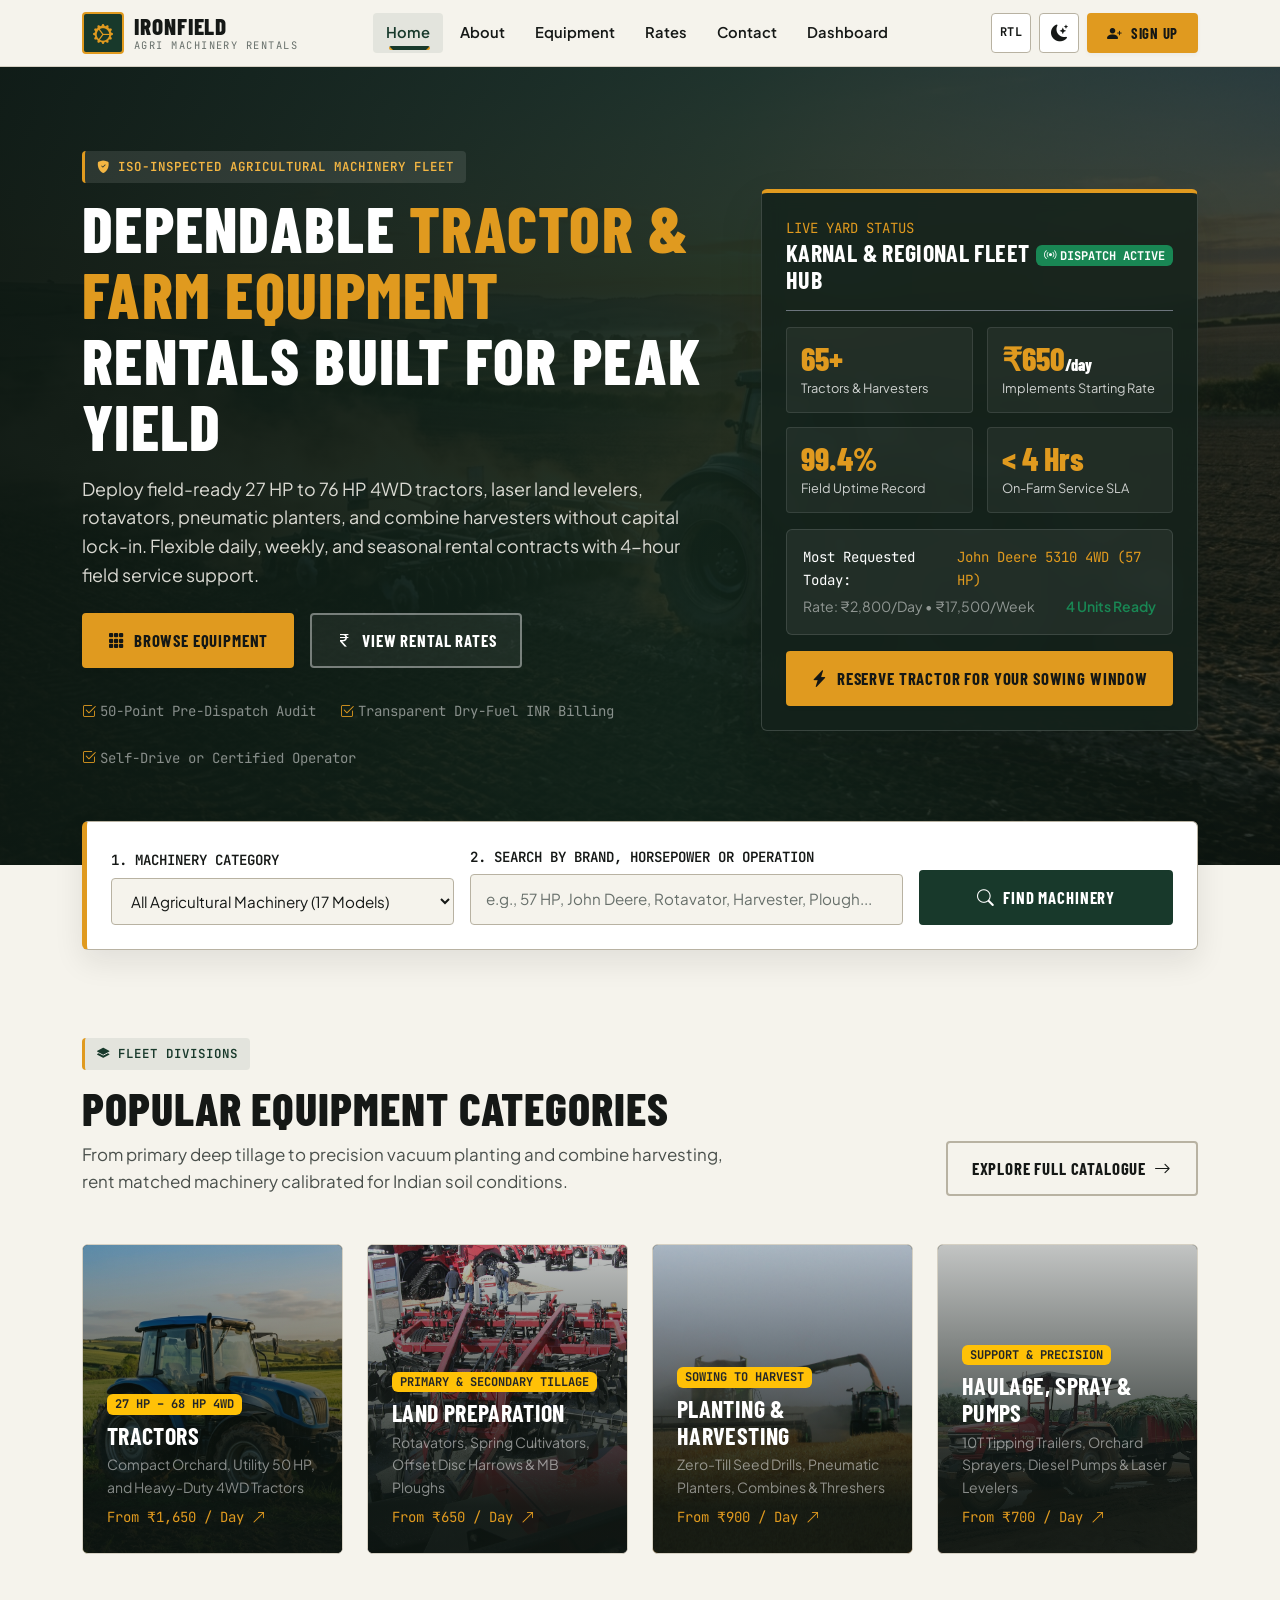
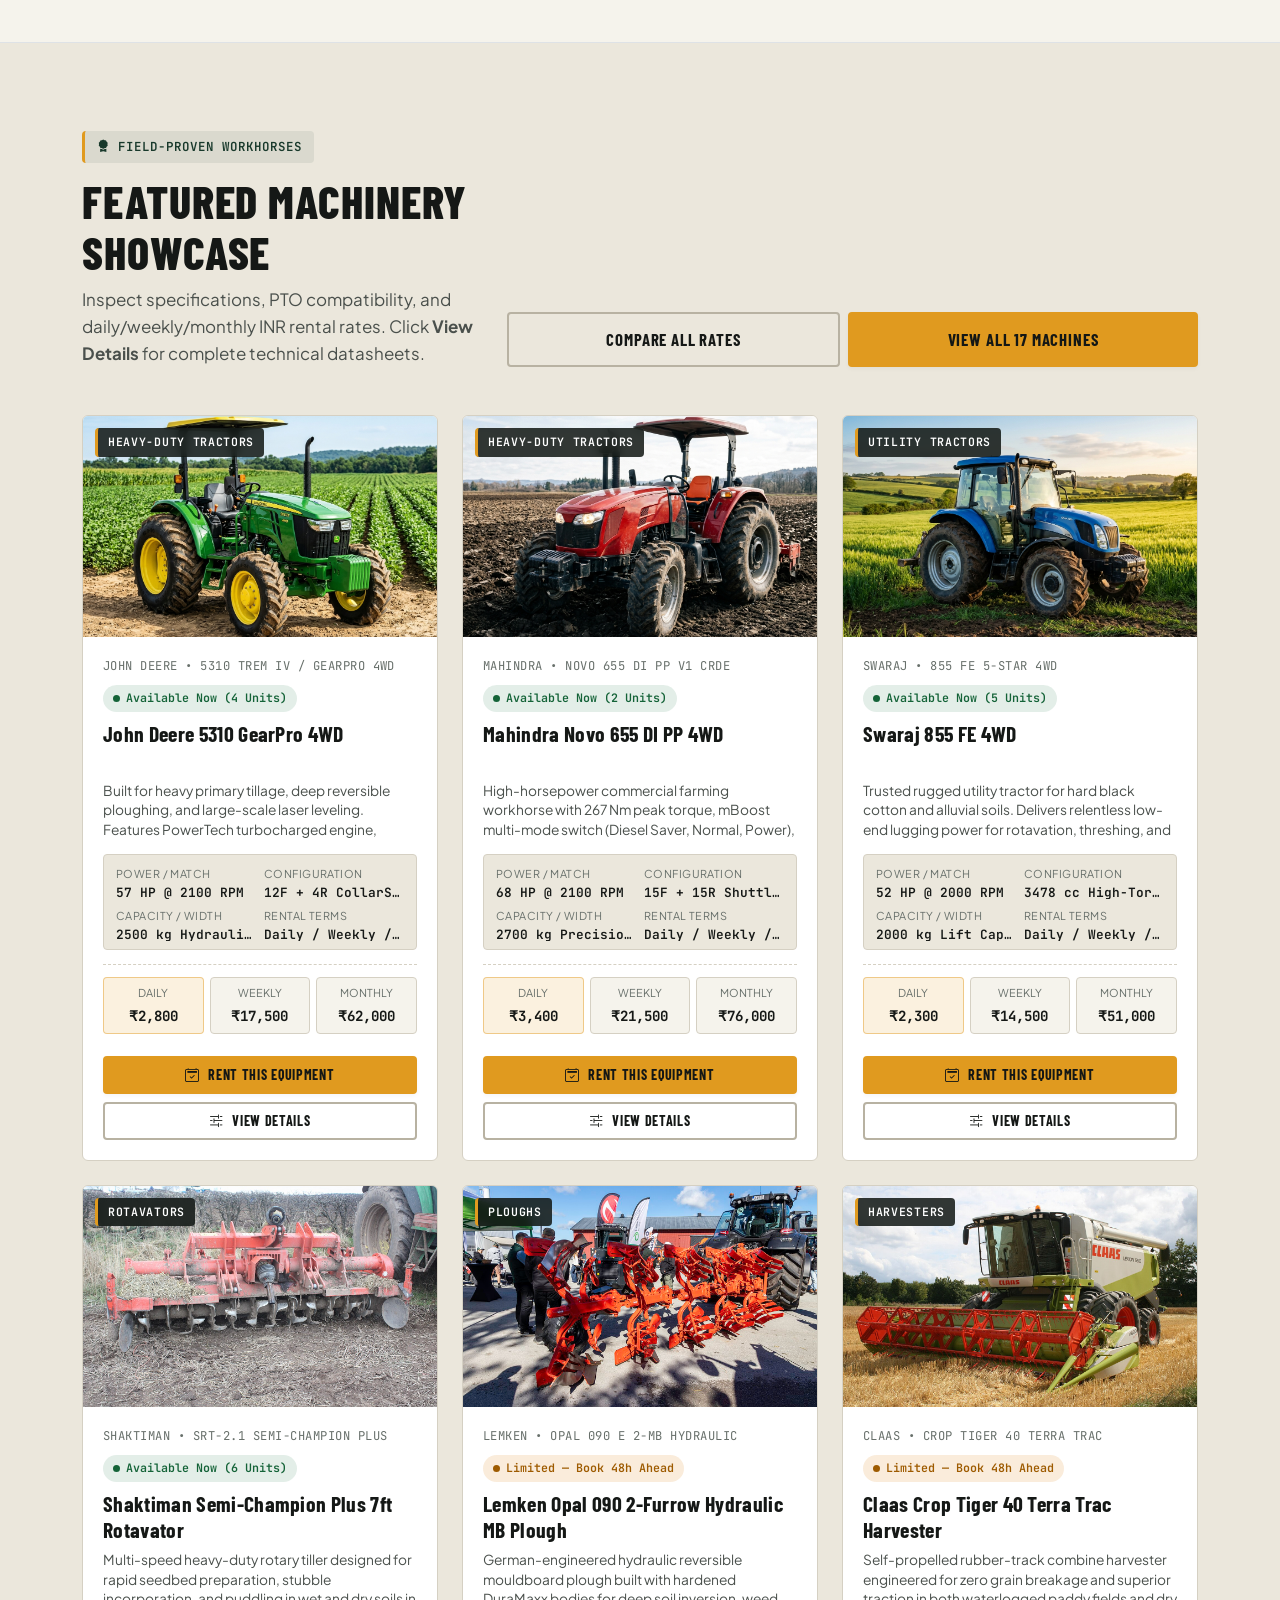
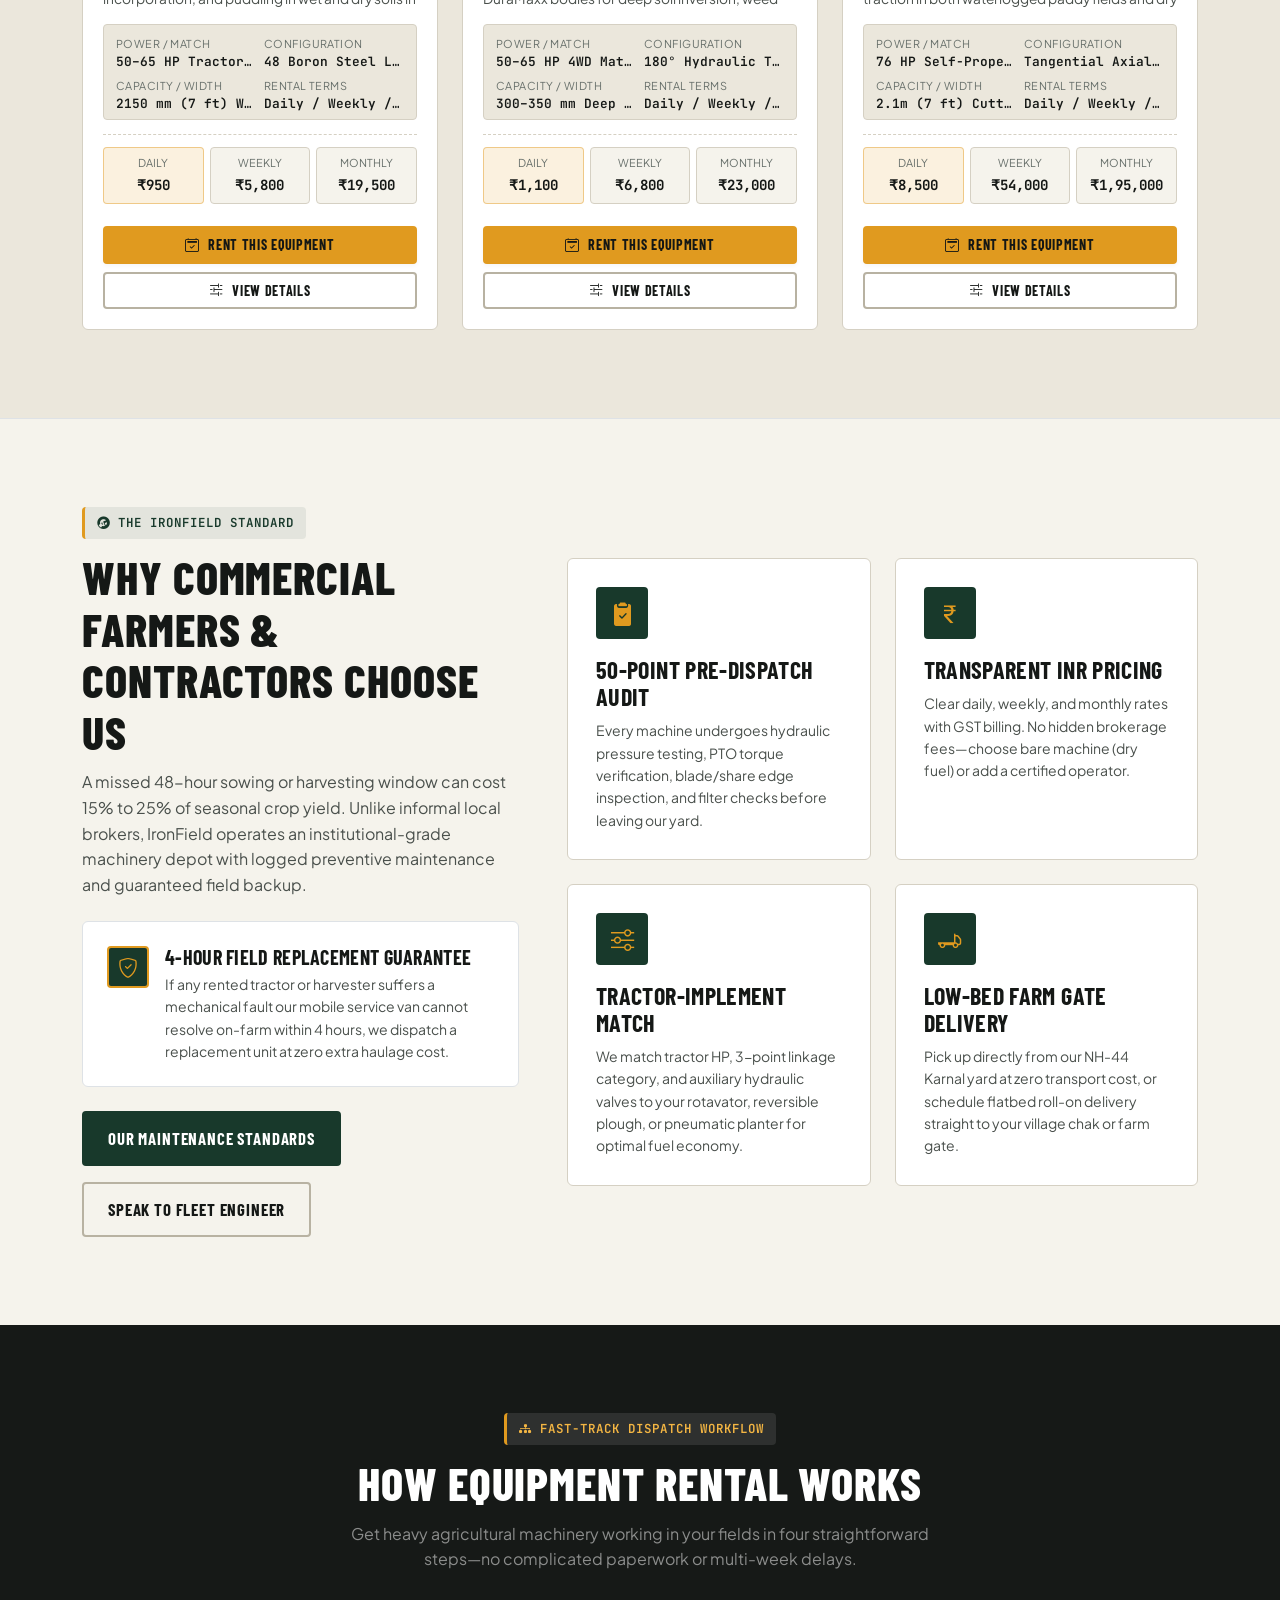
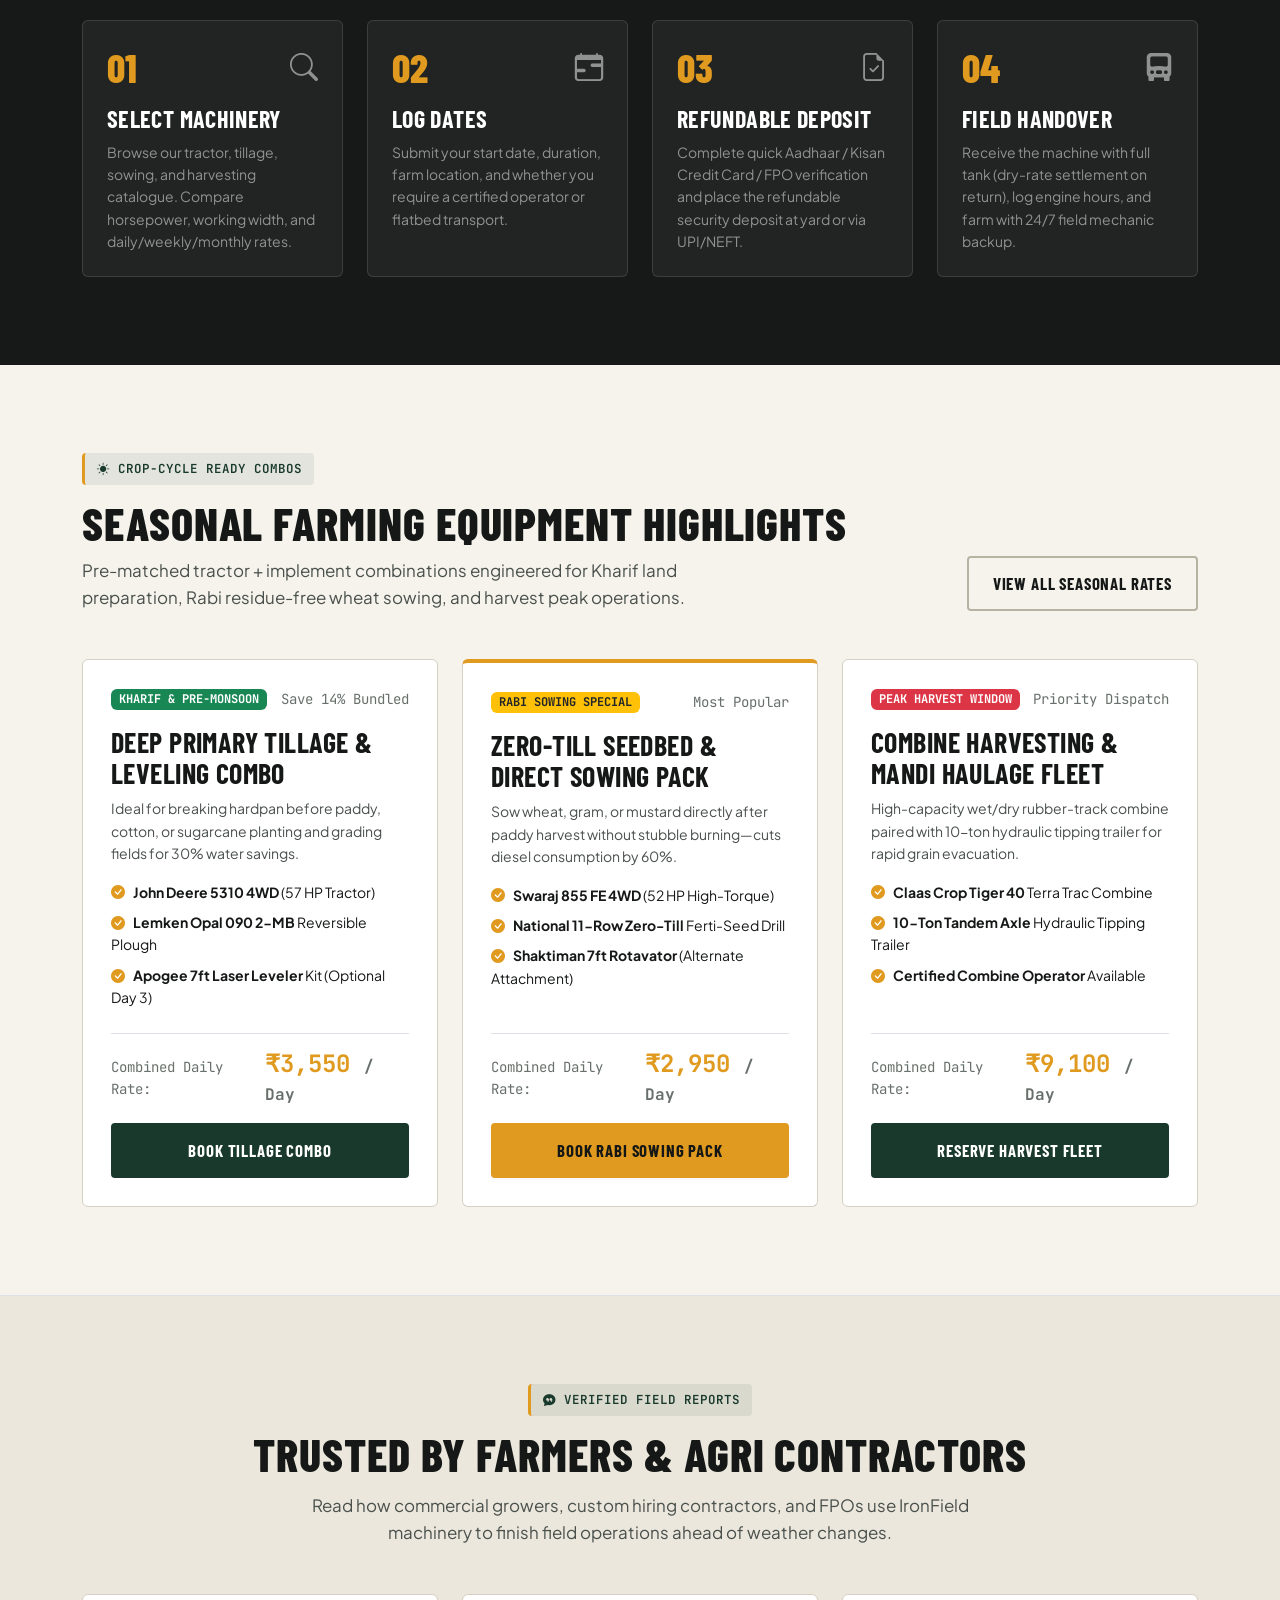
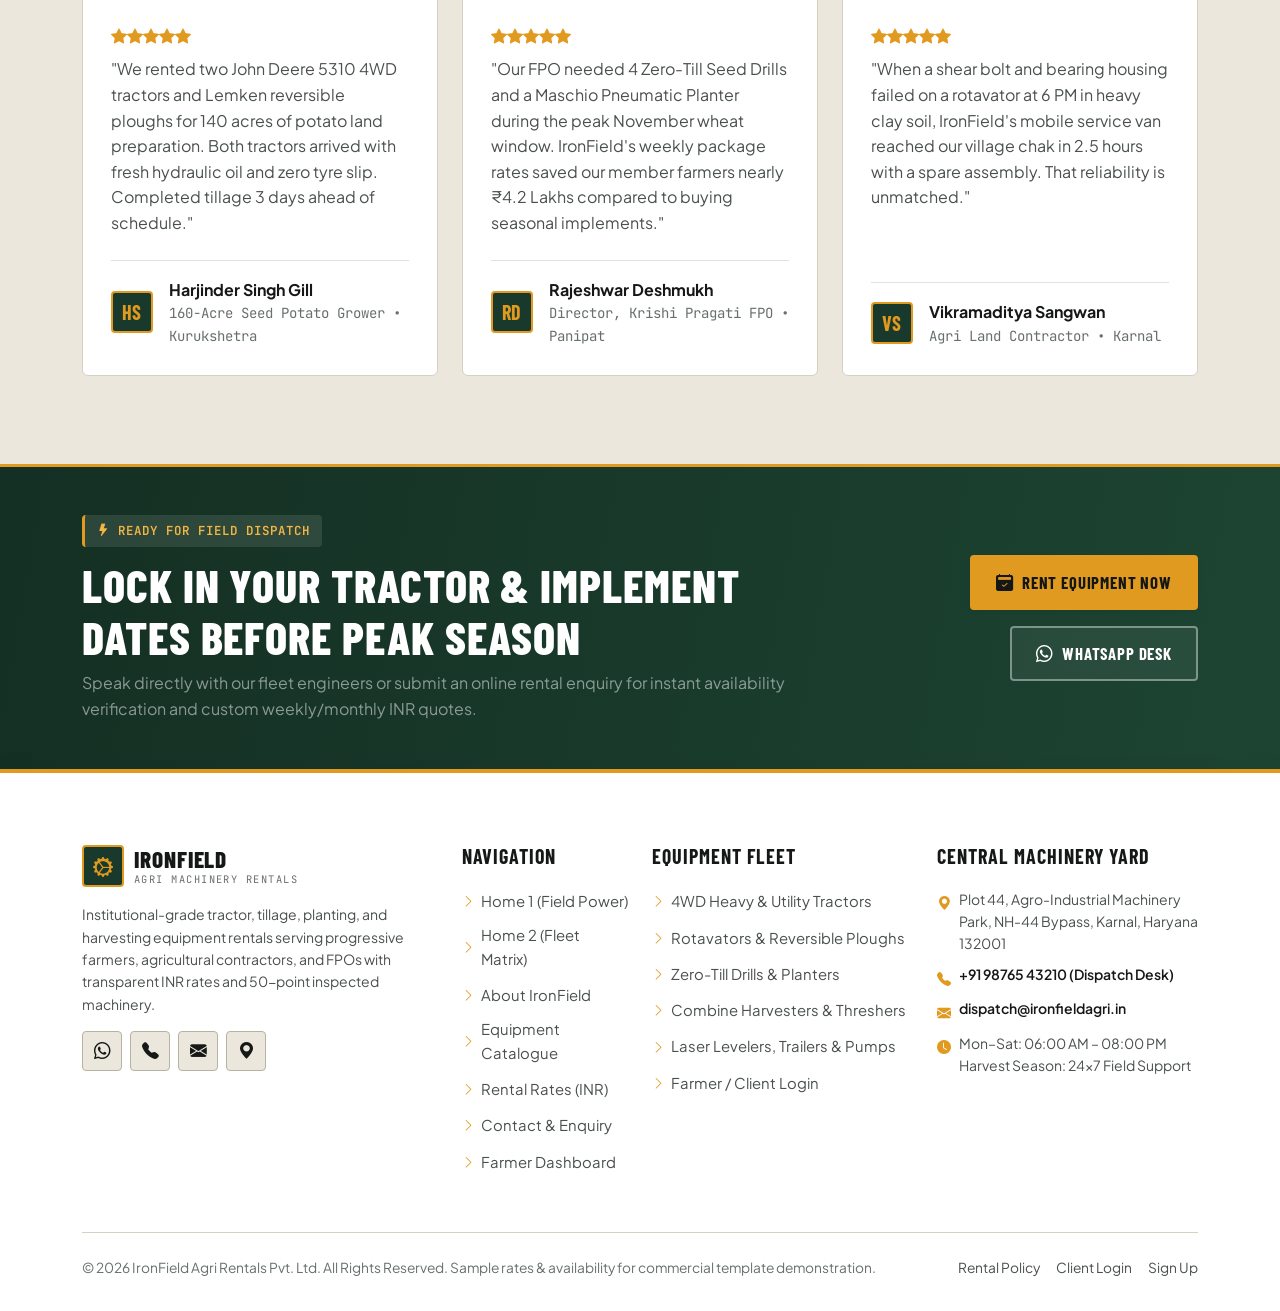
==== commit 35599b31: "Your commit message" ====
--- a/index.html
+++ b/index.html
@@ -28,8 +28,8 @@
 
   <!-- Mandatory Sticky Navigation Bar -->
   <header class="sticky-top">
-    <nav class="navbar navbar-expand-lg site-navbar" aria-label="Main Navigation">
-      <div class="container">
+    <nav class="navbar navbar-expand-xl site-navbar" aria-label="Main Navigation">
+      <div class="container d-flex align-items-center justify-content-between">
         <a class="navbar-brand-agri" href="index.html">
           <span class="brand-emblem"><i class="bi bi-gear-wide-connected"></i></span>
           <span class="brand-text-wrap">
@@ -38,20 +38,15 @@
           </span>
         </a>
 
-        <div class="d-flex align-items-center gap-2 d-lg-none">
-          <button type="button" class="rtl-toggle-btn" data-rtl-toggle aria-label="Toggle RTL Layout">RTL</button>
-          <button type="button" class="theme-toggle-btn" data-theme-toggle aria-label="Toggle Light/Dark Theme">
-            <i class="bi bi-moon-stars-fill"></i>
-          </button>
-          <button class="navbar-toggler navbar-toggler-agri" type="button" data-bs-toggle="collapse"
-            data-bs-target="#mainNavbarCollapse" aria-controls="mainNavbarCollapse" aria-expanded="false"
-            aria-label="Toggle navigation">
-            <i class="bi bi-list"></i>
-          </button>
-        </div>
+        <!-- Mobile & Tablet Menu Toggle (Only button in header on mobile & tab views) -->
+        <button class="navbar-toggler navbar-toggler-agri ms-auto d-xl-none" type="button" data-bs-toggle="collapse"
+          data-bs-target="#mainNavbarCollapse" aria-controls="mainNavbarCollapse" aria-expanded="false"
+          aria-label="Toggle navigation">
+          <i class="bi bi-list"></i>
+        </button>
 
         <div class="collapse navbar-collapse" id="mainNavbarCollapse">
-          <ul class="navbar-nav mx-auto mb-2 mb-lg-0 align-items-lg-center">
+          <ul class="navbar-nav mx-auto mb-2 mb-xl-0 align-items-xl-center">
             <li class="nav-item dropdown">
               <a class="nav-link dropdown-toggle active" href="index.html" id="homeDropdown" role="button"
                 data-bs-toggle="dropdown" aria-expanded="false">
@@ -95,16 +90,39 @@
             </li>
           </ul>
 
-          <div class="d-flex align-items-center gap-2 navbar-actions-wrap">
-            <button type="button" class="rtl-toggle-btn d-none d-lg-inline-flex" data-rtl-toggle
-              aria-label="Toggle RTL Layout">RTL</button>
-            <button type="button" class="theme-toggle-btn d-none d-lg-inline-flex" data-theme-toggle
-              aria-label="Toggle Light/Dark Theme">
+          <!-- Desktop Actions (Matching 40px Height) -->
+          <div class="d-none d-xl-flex align-items-center gap-2 navbar-actions-wrap ms-xl-3">
+            <button type="button" class="rtl-toggle-btn" data-rtl-toggle aria-label="Toggle RTL Layout">RTL</button>
+            <button type="button" class="theme-toggle-btn" data-theme-toggle aria-label="Toggle Light/Dark Theme">
               <i class="bi bi-moon-stars-fill"></i>
             </button>
-            <a href="signup.html" class="btn-agri-primary btn-nav-cta w-100 w-lg-auto">
+            <a href="signup.html" class="btn-agri-primary btn-nav-cta">
               <i class="bi bi-person-plus-fill"></i> Sign Up
             </a>
+          </div>
+
+          <!-- All Header Buttons Moved Inside Menu Page on Mobile & Tablet Views -->
+          <div class="navbar-actions-mobile-wrap d-xl-none mt-3 pt-3 border-top border-secondary-subtle">
+            <!-- Preferences: RTL & Theme Toggles -->
+            <div class="d-flex align-items-center justify-content-between mb-3 p-2 rounded bg-surface-alt border">
+              <span class="small font-mono text-muted-custom">Preferences:</span>
+              <div class="d-flex align-items-center gap-2">
+                <button type="button" class="rtl-toggle-btn" data-rtl-toggle aria-label="Toggle RTL Layout">RTL</button>
+                <button type="button" class="theme-toggle-btn" data-theme-toggle aria-label="Toggle Light/Dark Theme">
+                  <i class="bi bi-moon-stars-fill"></i>
+                </button>
+              </div>
+            </div>
+
+            <!-- Action Buttons: Sign Up & Login -->
+            <div class="d-grid gap-2">
+              <a href="signup.html" class="btn-agri-primary w-100 py-2 text-center">
+                <i class="bi bi-person-plus-fill"></i> Sign Up
+              </a>
+              <a href="login.html" class="btn-agri-outline w-100 py-2 text-center">
+                <i class="bi bi-box-arrow-in-right"></i> Farmer Login
+              </a>
+            </div>
           </div>
         </div>
       </div>
@@ -317,9 +335,9 @@
                 Details</strong> for complete technical datasheets.
             </p>
           </div>
-          <div class="d-flex gap-2">
-            <a href="rates.html" class="btn-agri-outline">Compare All Rates</a>
-            <a href="equipment.html" class="btn-agri-primary">View All 17 Machines</a>
+          <div class="d-flex flex-wrap gap-2 w-100 w-md-auto">
+            <a href="rates.html" class="btn-agri-outline flex-fill text-center">Compare All Rates</a>
+            <a href="equipment.html" class="btn-agri-primary flex-fill text-center">View All 17 Machines</a>
           </div>
         </div>
 
--- a/assets/css/style.css
+++ b/assets/css/style.css
@@ -542,6 +542,8 @@
 .rtl-toggle-btn {
   width: 40px;
   height: 40px;
+  min-height: 40px;
+  max-height: 40px;
   border-radius: var(--radius-xs);
   border: 1px solid var(--border-strong);
   background-color: var(--bg-surface);
@@ -556,6 +558,21 @@
   padding: 0;
 }
 
+.btn-nav-cta {
+  height: 40px !important;
+  min-height: 40px !important;
+  max-height: 40px !important;
+  line-height: 36px !important;
+  padding: 0 18px !important;
+  font-size: 0.92rem !important;
+  display: inline-flex !important;
+  align-items: center !important;
+  justify-content: center !important;
+  border-radius: var(--radius-xs) !important;
+  vertical-align: middle !important;
+  white-space: nowrap !important;
+}
+
 .rtl-toggle-btn {
   font-family: var(--font-mono);
   font-size: 0.75rem;
@@ -583,12 +600,15 @@
   color: var(--text-main);
   width: 40px;
   height: 40px;
+  min-height: 40px;
+  max-height: 40px;
   display: inline-flex;
   align-items: center;
   justify-content: center;
   border-radius: var(--radius-xs);
   font-size: 1.25rem;
   line-height: 1;
+  padding: 0;
 }
 
 .navbar-toggler-agri:focus {
@@ -596,26 +616,12 @@
   outline: none;
 }
 
-@media (min-width: 992px) and (max-width: 1199.98px) {
-  .site-navbar .nav-link {
-    font-size: 0.86rem;
-    padding: 7px 9px !important;
-  }
-  .brand-title {
-    font-size: 1.25rem;
-  }
-  .btn-nav-cta {
-    padding: 9px 15px !important;
-    font-size: 0.92rem !important;
-  }
-}
-
-@media (max-width: 991.98px) {
+@media (max-width: 1199.98px) {
   .site-navbar .navbar-collapse {
     background-color: var(--bg-surface);
     border: 1px solid var(--border-color);
     border-radius: var(--radius-sm);
-    padding: 16px;
+    padding: 20px;
     margin-top: 12px;
     box-shadow: var(--shadow-md);
     max-height: calc(100vh - 90px);
@@ -631,8 +637,8 @@
     margin-bottom: 8px;
   }
   .navbar-actions-wrap {
-    margin-top: 12px;
-    padding-top: 12px;
+    margin-top: 14px;
+    padding-top: 14px;
     border-top: 1px solid var(--border-color);
     width: 100%;
     justify-content: space-between;
@@ -760,18 +766,45 @@
    HOME 2 — EDITORIAL & ARCHITECTURAL FLEET MATRIX
    ========================================================================== */
 .hero-home-2 {
-  padding: 56px 0 72px;
-  background-color: var(--bg-surface-alt);
-  border-bottom: 1px solid var(--border-color);
+  padding: 64px 0 80px;
+  background: radial-gradient(circle at 85% 15%, rgba(240, 168, 38, 0.12), transparent 40%),
+              radial-gradient(rgba(240, 168, 38, 0.12) 1px, transparent 1px),
+              linear-gradient(135deg, #0b120e 0%, #13241b 45%, #0b120e 100%);
+  background-size: auto, 28px 28px, auto;
+  border-bottom: 2px solid var(--clr-accent);
+  color: #f5f4ed;
   position: relative;
 }
 
+.hero-home-2 h1 {
+  color: #ffffff;
+}
+
+.hero-home-2 .text-secondary-custom {
+  color: #c5cec8 !important;
+}
+
+.hero-home-2 .bg-surface {
+  background-color: rgba(22, 33, 27, 0.82) !important;
+  border-color: rgba(255, 255, 255, 0.14) !important;
+  color: #ffffff !important;
+  backdrop-filter: blur(8px);
+}
+
+.hero-home-2 .bg-surface .text-secondary-custom {
+  color: #b5c0b9 !important;
+}
+
+.hero-home-2 .bg-surface .text-muted-custom {
+  color: var(--clr-accent) !important;
+}
+
 .editorial-grid-frame {
-  border: 1px solid var(--border-strong);
-  background-color: var(--bg-surface);
+  border: 1px solid rgba(255, 255, 255, 0.18);
+  background-color: #111a15;
   border-radius: var(--radius-sm);
   overflow: hidden;
-  box-shadow: var(--shadow-md);
+  box-shadow: 0 16px 36px rgba(0, 0, 0, 0.45);
 }
 
 .editorial-spec-strip {
@@ -792,6 +825,40 @@
   border-radius: var(--radius-sm);
   padding: 24px;
   box-shadow: var(--shadow-sm);
+  display: flex;
+  flex-direction: column;
+  justify-content: space-between;
+  height: 100%;
+}
+
+.home2-estimator-card h3 {
+  font-size: 1.35rem;
+  line-height: 1.25;
+  min-height: 2.2rem;
+  margin-bottom: 6px;
+}
+
+.home2-estimator-card p.small {
+  min-height: 44px;
+  max-height: 44px;
+  display: -webkit-box;
+  -webkit-line-clamp: 2;
+  -webkit-box-orient: vertical;
+  overflow: hidden;
+  margin-bottom: 14px;
+  line-height: 1.4;
+}
+
+.home2-estimator-card .p-3.rounded.bg-surface-alt {
+  min-height: 84px;
+  display: flex;
+  flex-direction: column;
+  justify-content: center;
+}
+
+.home2-estimator-card ul.list-unstyled {
+  min-height: 104px;
+  margin-bottom: 18px !important;
 }
 
 /* ==========================================================================
@@ -938,44 +1005,78 @@
   color: var(--text-muted);
   text-transform: uppercase;
   letter-spacing: 0.04em;
+  height: 20px;
+  overflow: hidden;
+  text-overflow: ellipsis;
+  white-space: nowrap;
 }
 
 .equipment-title {
   font-family: var(--font-heading);
-  font-size: 1.4rem;
+  font-size: 1.35rem;
   font-weight: 700;
-  margin: 4px 0 12px;
-  color: var(--text-main);
+  line-height: 1.22;
+  margin: 4px 0 8px;
+  color: var(--text-main);
+  height: 3.3rem;
+  min-height: 3.3rem;
+  display: -webkit-box;
+  -webkit-line-clamp: 2;
+  -webkit-box-orient: vertical;
+  overflow: hidden;
+  text-overflow: ellipsis;
+}
+
+.equipment-card-body p.text-secondary-custom {
+  font-size: 0.86rem;
+  line-height: 1.42;
+  height: 3.6rem;
+  min-height: 3.6rem;
+  margin-bottom: 12px;
+  display: -webkit-box;
+  -webkit-line-clamp: 2;
+  -webkit-box-orient: vertical;
+  overflow: hidden;
+  text-overflow: ellipsis;
 }
 
 .spec-grid-mini {
   display: grid;
   grid-template-columns: repeat(2, 1fr);
   gap: 8px;
-  padding: 12px;
+  padding: 10px 12px;
   background-color: var(--bg-surface-alt);
   border-radius: var(--radius-xs);
   border: 1px solid var(--border-color);
-  margin-bottom: 16px;
+  margin-bottom: 14px;
+  height: 96px;
+  min-height: 96px;
 }
 
 .spec-item-mini {
   display: flex;
   flex-direction: column;
+  justify-content: center;
+  height: 34px;
+  overflow: hidden;
 }
 
 .spec-label-mini {
-  font-size: 0.7rem;
+  font-size: 0.68rem;
   text-transform: uppercase;
   color: var(--text-muted);
   letter-spacing: 0.04em;
+  white-space: nowrap;
 }
 
 .spec-value-mini {
   font-family: var(--font-mono);
-  font-size: 0.82rem;
+  font-size: 0.8rem;
   font-weight: 600;
   color: var(--text-main);
+  white-space: nowrap;
+  overflow: hidden;
+  text-overflow: ellipsis;
 }
 
 .equipment-rate-matrix {
@@ -985,7 +1086,7 @@
   margin-top: auto;
   padding-top: 12px;
   border-top: 1px dashed var(--border-color);
-  margin-bottom: 16px;
+  margin-bottom: 14px;
 }
 
 .rate-cell {
@@ -1812,3 +1913,177 @@
     justify-content: center;
   }
 }
+
+/* ==========================================================================
+   TECHNICAL SPECIFICATIONS TABLE & DARK MODE CONTRAST SAFEGUARDS
+   ========================================================================== */
+.table-agri-specs {
+  width: 100%;
+  table-layout: fixed;
+  border-collapse: collapse;
+  margin-bottom: 0;
+  color: var(--text-main);
+  background-color: var(--bg-surface);
+}
+
+.table-agri-specs tr {
+  border-bottom: 1px solid var(--border-color);
+}
+
+.table-agri-specs tr:last-child {
+  border-bottom: none;
+}
+
+.table-agri-specs .spec-table-key {
+  width: 42%;
+  padding: 10px 14px;
+  font-family: var(--font-body);
+  font-size: 0.86rem;
+  font-weight: 600;
+  color: var(--text-main);
+  background-color: var(--bg-surface-alt);
+  vertical-align: top;
+  line-height: 1.45;
+  border-inline-end: 1px solid var(--border-color);
+  word-break: break-word;
+}
+
+.table-agri-specs .spec-table-val {
+  width: 58%;
+  padding: 10px 14px;
+  font-family: var(--font-mono);
+  font-size: 0.86rem;
+  font-weight: 500;
+  color: var(--text-main);
+  background-color: var(--bg-surface);
+  vertical-align: top;
+  line-height: 1.45;
+  word-break: break-word;
+}
+
+/* Dark Mode Table & Spec Modal Contrast */
+[data-theme="dark"] .table-agri-specs {
+  color: #f3f1ea !important;
+  background-color: #171d1a !important;
+}
+
+[data-theme="dark"] .table-agri-specs .spec-table-key {
+  color: #ffffff !important;
+  background-color: #212a25 !important;
+  border-color: #2a342e !important;
+}
+
+[data-theme="dark"] .table-agri-specs .spec-table-val {
+  color: #e2e8e4 !important;
+  background-color: #171d1a !important;
+  border-color: #2a342e !important;
+}
+
+[data-theme="dark"] .modal-content-agri {
+  background-color: #171d1a !important;
+  color: #f3f1ea !important;
+  border-color: #3c4a42 !important;
+}
+
+[data-theme="dark"] .modal-content-agri .modal-header,
+[data-theme="dark"] .modal-content-agri .modal-footer {
+  border-color: #2a342e !important;
+}
+
+[data-theme="dark"] .modal-content-agri .btn-close {
+  filter: invert(1) grayscale(100%) brightness(200%);
+}
+
+[data-theme="dark"] .modal-content-agri .table,
+[data-theme="dark"] .modal-content-agri .table th,
+[data-theme="dark"] .modal-content-agri .table td {
+  color: #f3f1ea !important;
+  background-color: #171d1a !important;
+  border-color: #2a342e !important;
+  --bs-table-color: #f3f1ea !important;
+  --bs-table-bg: #171d1a !important;
+}
+
+[data-theme="dark"] .modal-content-agri .bg-surface-alt {
+  background-color: #212a25 !important;
+  color: #f3f1ea !important;
+  border-color: #2a342e !important;
+}
+
+[data-theme="dark"] .table-agri {
+  --bs-table-color: #f3f1ea !important;
+  --bs-table-bg: #171d1a !important;
+}
+
+[data-theme="dark"] .table-agri thead th {
+  background-color: #1a3a2c !important;
+  color: #ffffff !important;
+  border-color: var(--clr-accent) !important;
+}
+
+[data-theme="dark"] .table-agri tbody td {
+  background-color: var(--bg-surface) !important;
+  color: #f3f1ea !important;
+  border-color: var(--border-color) !important;
+}
+
+[data-theme="dark"] .table-agri tbody td strong {
+  color: #ffffff !important;
+}
+
+[data-theme="dark"] .table-agri tbody td .text-muted-custom {
+  color: #a6b2ab !important;
+}
+
+[data-theme="dark"] .table-agri tbody tr:hover td {
+  background-color: #1f2723 !important;
+}
+
+/* ==========================================================================
+   MOBILE & TABLET BUTTON VISIBILITY & CROPPING FIXES
+   ========================================================================== */
+@media (max-width: 575.98px) {
+  .hero-home-1 .btn-agri-primary,
+  .hero-home-1 .btn-agri-outline-light {
+    width: 100% !important;
+    text-align: center !important;
+    justify-content: center !important;
+    padding: 12px 16px !important;
+    font-size: 0.96rem !important;
+    white-space: normal !important;
+  }
+}
+
+.btn-responsive-balance {
+  white-space: normal !important;
+  word-break: normal !important;
+  line-height: 1.3 !important;
+  text-align: center !important;
+  padding: 12px 16px !important;
+  font-size: 0.95rem !important;
+}
+
+.header-mobile-controls {
+  margin-inline-start: auto;
+  display: flex;
+  align-items: center;
+  gap: 8px;
+}
+
+.equipment-card-actions {
+  display: grid;
+  grid-template-columns: 1fr;
+  gap: 8px;
+  width: 100%;
+}
+
+.equipment-card-actions .btn-agri-primary,
+.equipment-card-actions .btn-agri-outline {
+  width: 100%;
+  white-space: normal !important;
+  text-align: center;
+  justify-content: center;
+  padding: 8px 12px !important;
+  font-size: 0.88rem !important;
+  line-height: 1.25 !important;
+}
